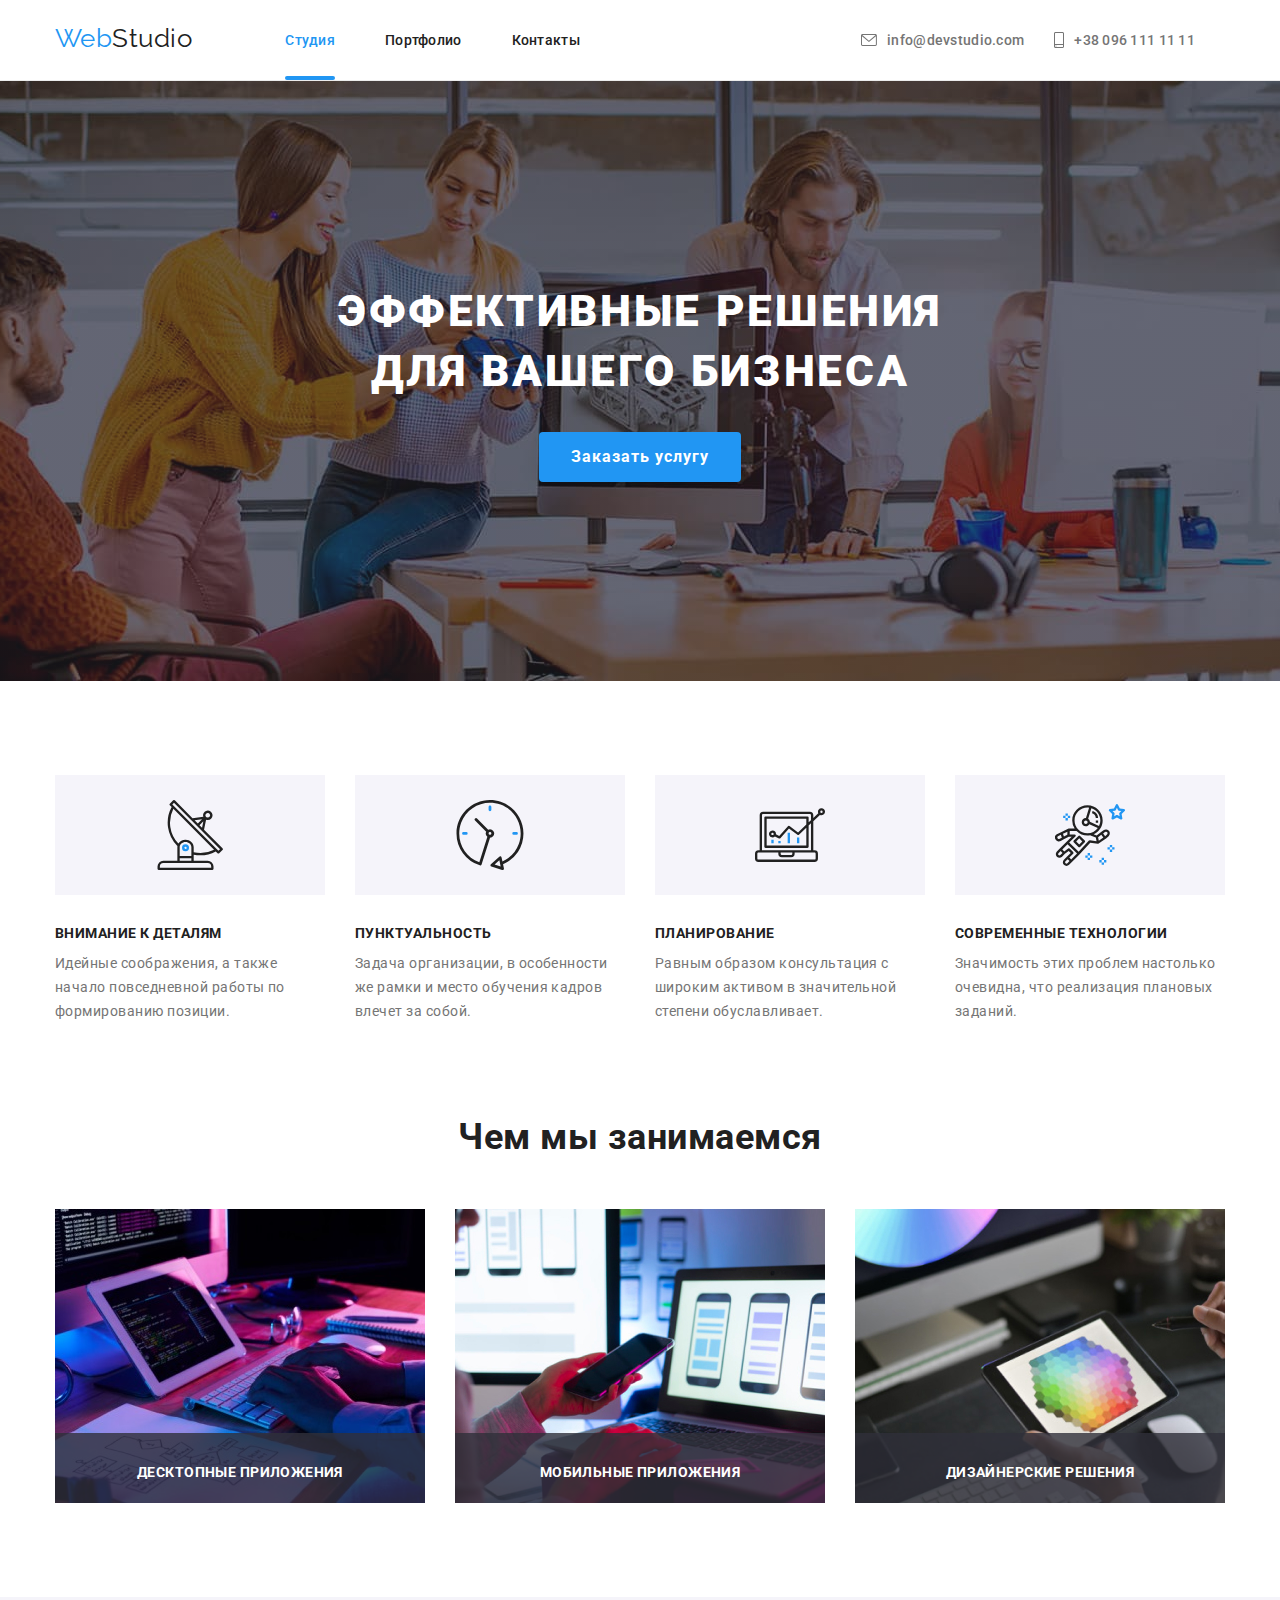
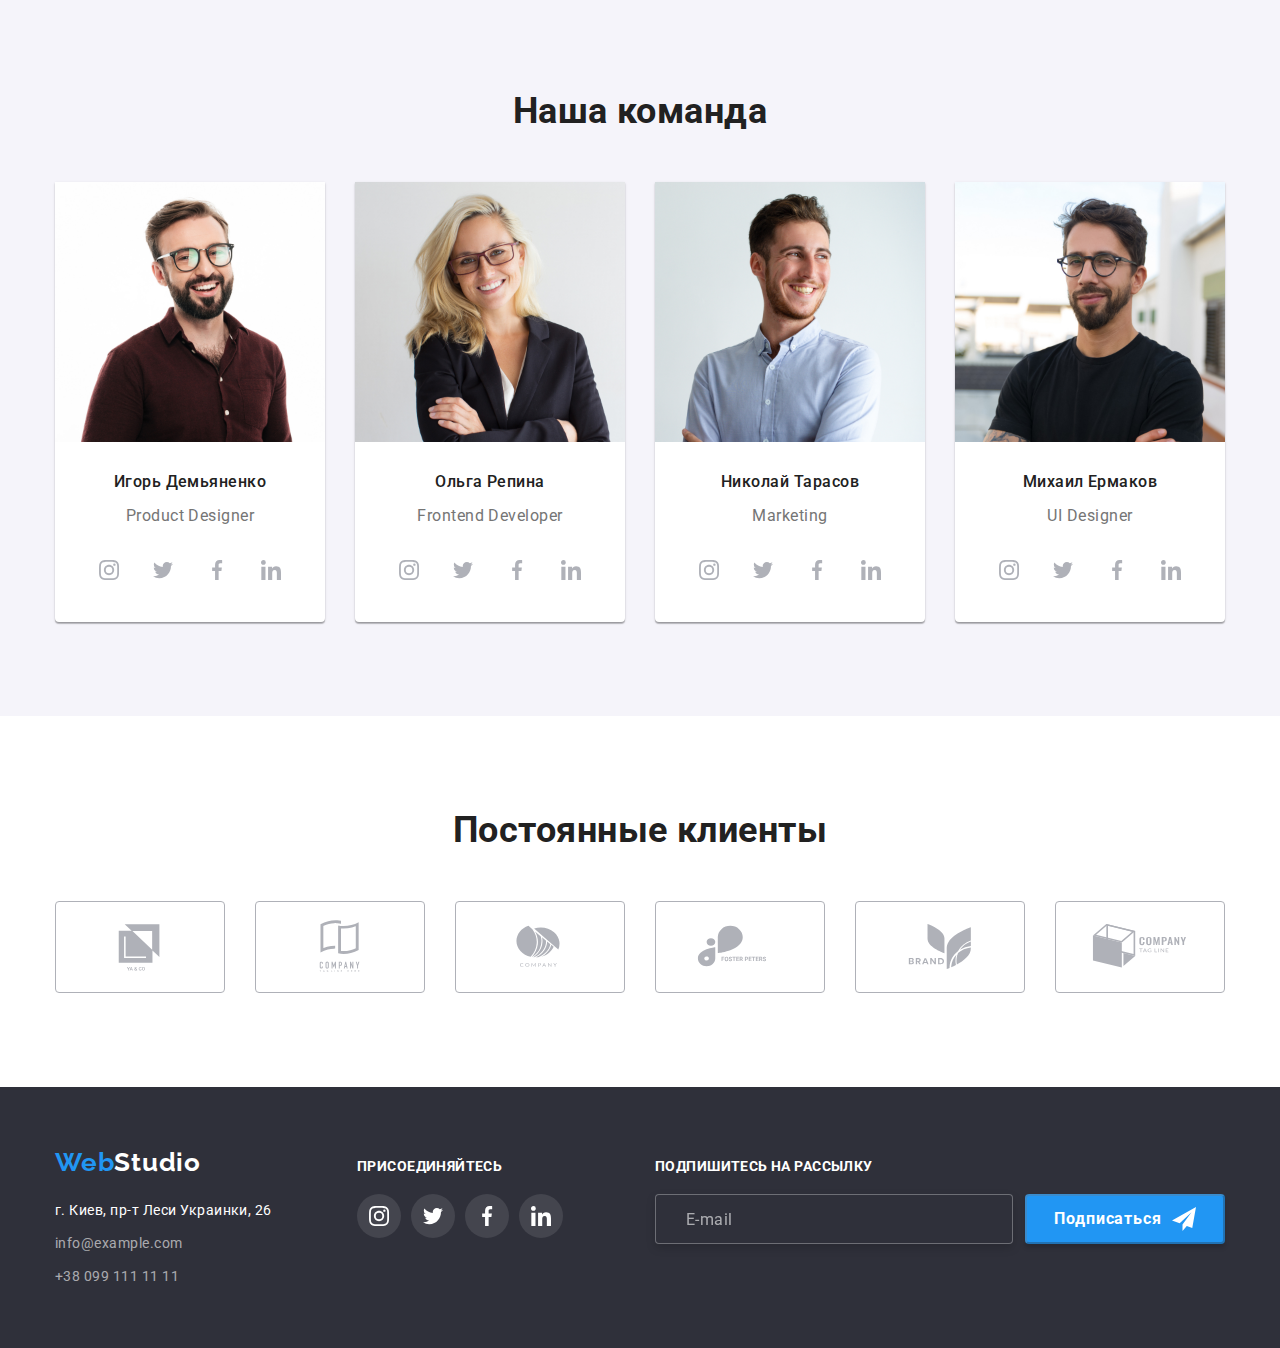
==== index.html @ 8327cb88 "hw7begin" ====
<!DOCTYPE html>
<html lang="ru">
	<head>
		<meta charset="UTF-8" />
		<meta http-equiv="X-UA-Compatible" content="IE=edge" />
		<meta name="viewport" content="width=device-width, initial-scale=1.0" />
		<title>WebStudio</title>
		<link
			href="https://fonts.googleapis.com/css2?family=Raleway:wght@700&family=Roboto:wght@400;500;700;900&display=swap"
			rel="stylesheet"
		/>
		<link
			rel="stylesheet"
			href="https://cdnjs.cloudflare.com/ajax/libs/modern-normalize/1.1.0/modern-normalize.min.css"
		/>
		<link rel="stylesheet" href="./css/styles.css" />
	</head>

	<body>
		<!--Шапка сайта-->

		<header class="page-header">
			<div class="container main-nav">
				<nav class="header-nav">
					<a href="./index.html" class="logo">Web<span class="second">Studio</span>
					</a>
					<ul class="site-nav list">
						<li class="item"><a href="./index.html" class="link current">Студия</a></li>
						<li class="item"><a href="./portfolio.html" class="link">Портфолио</a></li>
						<li class="item"><a href="" class="link">Контакты</a></li>
					</ul>
				</nav>

				<ul class="auht-nav list">
					<li class="item">
						<a class="auht-nav-link link" href="mailto:info@devstudio.com">
							<svg class="auth-nav-icon" width="16" height="12">
								<use href="./imges/symbol-defs5.svg#envelope"></use>
							</svg>
							info@devstudio.com
						</a>
					</li>

					<li class="item">
						<a class="auht-nav-link link" href="tel:+380961111111">
							<svg class="auth-nav-icon" width="10" height="16">
								<use href="./imges/symbol-defs5.svg#smartphone"></use>
							</svg>

							+38 096 111 11 11
						</a>
					</li>
				</ul>
			</div>
		</header>

		
		<main>
			<!--Герой-->

			<div class="hero overlay">
				<section>
					<div class="conteiner">
						<h1 class="title">
							Эффективные решения
							<br />
							для вашего бизнеса
						</h1>
						<button data-modal-open type="button" class="button primary">Заказать услугу</button>
					</div>
				</section>
			</div>

			<!--Преимущества-->
			<section class="section no-padding">
				<div class="container">
					<h2 class="visually-hidden">Преимущества</h2>
					<ul class="feature-list list">
						<li class="item">
							<div class="feature-list-icon">
								<svg class="feature-icon" width="70" height="70">
									<use href="./imges/symbol-defs5.svg#antenna1"></use>
								</svg>
							</div>
							<h3 class="title">Внимание к деталям</h3>
							<p class="text">Идейные соображения, а также начало повседневной работы по формированию позиции.</p>
						</li>
						<li class="item">
							<div class="feature-list-icon">
								<svg class="feature-icon" width="70" height="70">
									<use href="./imges/symbol-defs5.svg#clock2"></use>
								</svg>
							</div>
							<h3 class="title">Пунктуальность</h3>
							<p class="text">Задача организации, в особенности же рамки и место обучения кадров влечет за собой.</p>
						</li>
						<li class="item">
							<div class="feature-list-icon">
								<svg class="feature-icon" width="70" height="70">
									<use href="./imges/symbol-defs5.svg#diagram3"></use>
								</svg>
							</div>
							<h3 class="title">Планирование</h3>
							<p class="text">Равным образом консультация с широким активом в значительной степени обуславливает.</p>
						</li>
						<li class="item">
							<div class="feature-list-icon">
								<svg class="feature-icon" width="70" height="70">
									<use href="./imges/symbol-defs5.svg#astronaut4"></use>
								</svg>
							</div>
							<h3 class="title">Современные технологии</h3>
							<p class="text">Значимость этих проблем настолько очевидна, что реализация плановых заданий.</p>
						</li>
					</ul>
				</div>
			</section>

			<!--Занятие-->

			<section class="section no-padding work">
				<div class="container">
					<h2 class="caption">Чем мы занимаемся</h2>
					<ul class="caption-list list">
						<li class="caption-img">
							<img src="./imges/box1.jpg" alt="HTML" width="370" height="294" />
							<h3 class="work-name">Десктопные приложения</h3>
						</li>
						<li class="caption-img">
							<img src="./imges/box2.jpg" alt="CSS" width="370" height="294" />
							<h3 class="work-name">Мобильные приложения</h3>
						</li>
						<li class="caption-img">
							<img src="./imges/box3.jpg" alt="JS" width="370" height="294" />
							<h3 class="work-name">Дизайнерские решения</h3>
						</li>
					</ul>
				</div>
			</section>

			<!--Команда-->

			<section class="section team no-padding">
				<div class="container">
					<h2 class="caption">Наша команда</h2>
					<ul class="team list">
						<li class="team-worker">
							<img class="team-img" src="./imges/igor.jpg" alt="Игорь Демьяненко" width="270" height="260" />
							<div class="team-container">
								<h3 class="title">Игорь Демьяненко</h3>
								<p lang="en" class="text">Product Designer</p>

								<ul class="social-icon list">
									<li class="list-social-icon">
										<a
											class="social-media-link link"
											href=""
											target="_blank"
											rel="noopener noreferrer"
											aria-label="instagram"
										>
											<svg class="team-social-icon" width="20" height="20">
												<use class="letter" href="./imges/symbol-defs5.svg#instagram"></use>
											</svg>
										</a>
									</li>
									<li class="list-social-icon">
										<a
											class="social-media-link link"
											href=""
											target="_blank"
											rel="noopener noreferrer"
											aria-label="twitter"
										>
											<svg class="team-social-icon" width="20" height="20">
												<use href="./imges/symbol-defs5.svg#twitter"></use>
											</svg>
										</a>
									</li>
									<li class="list-social-icon">
										<a
											class="social-media-link link"
											href=""
											target="_blank"
											rel="noopener noreferrer"
											aria-label="facebook"
										>
											<svg class="team-social-icon" width="20" height="20">
												<use href="./imges/symbol-defs5.svg#facebook"></use>
											</svg>
										</a>
									</li>
									<li class="list-social-icon">
										<a
											class="social-media-link link"
											href=""
											target="_blank"
											rel="noopener noreferrer"
											aria-label="linkedin"
										>
											<svg class="team-social-icon" width="20" height="20">
												<use href="./imges/symbol-defs5.svg#linkedin"></use>
											</svg>
										</a>
									</li>
								</ul>
							</div>
						</li>
						<li class="team-worker">
							<img class="team-img" src="./imges/olga.jpg" alt="Ольга Репина" width="270" height="260" />
							<div class="team-container">
								<h3 class="title">Ольга Репина</h3>
								<p lang="en" class="text">Frontend Developer</p>

								<ul class="social-icon list">
									<li class="list-social-icon">
										<a
											class="social-media-link link"
											href=""
											target="_blank"
											rel="noopener noreferrer"
											aria-label="instagram"
										>
											<svg class="team-social-icon" width="20" height="20">
												<use href="./imges/symbol-defs5.svg#instagram"></use>
											</svg>
										</a>
									</li>
									<li class="list-social-icon">
										<a
											class="social-media-link link"
											href=""
											target="_blank"
											rel="noopener noreferrer"
											aria-label="twitter"
										>
											<svg class="team-social-icon" width="20" height="20">
												<use href="./imges/symbol-defs5.svg#twitter"></use>
											</svg>
										</a>
									</li>
									<li class="list-social-icon">
										<a
											class="social-media-link link"
											href=""
											target="_blank"
											rel="noopener noreferrer"
											aria-label="facebook"
										>
											<svg class="team-social-icon" width="20" height="20">
												<use href="./imges/symbol-defs5.svg#facebook"></use>
											</svg>
										</a>
									</li>
									<li class="list-social-icon">
										<a
											class="social-media-link link"
											href=""
											target="_blank"
											rel="noopener noreferrer"
											aria-label="linkedin"
										>
											<svg class="team-social-icon" width="20" height="20">
												<use href="./imges/symbol-defs5.svg#linkedin"></use>
											</svg>
										</a>
									</li>
								</ul>
							</div>
						</li>
						<li class="team-worker">
							<img class="team-img" src="./imges/nik.jpg" alt="Николай Тарасов" width="270" height="260" />
							<div class="team-container">
								<h3 class="title">Николай Тарасов</h3>
								<p lang="en" class="text">Marketing</p>

								<ul class="social-icon list">
									<li class="list-social-icon">
										<a
											class="social-media-link link"
											href=""
											target="_blank"
											rel="noopener noreferrer"
											aria-label="instagram"
										>
											<svg class="team-social-icon" width="20" height="20">
												<use href="./imges/symbol-defs5.svg#instagram"></use>
											</svg>
										</a>
									</li>
									<li class="list-social-icon">
										<a
											class="social-media-link link"
											href=""
											target="_blank"
											rel="noopener noreferrer"
											aria-label="twitter"
										>
											<svg class="team-social-icon" width="20" height="20">
												<use href="./imges/symbol-defs5.svg#twitter"></use>
											</svg>
										</a>
									</li>
									<li class="list-social-icon">
										<a
											class="social-media-link link"
											href=""
											target="_blank"
											rel="noopener noreferrer"
											aria-label="facebook"
										>
											<svg class="team-social-icon" width="20" height="20">
												<use href="./imges/symbol-defs5.svg#facebook"></use>
											</svg>
										</a>
									</li>
									<li class="list-social-icon">
										<a
											class="social-media-link link"
											href=""
											target="_blank"
											rel="noopener noreferrer"
											aria-label="linkedin"
										>
											<svg class="team-social-icon" width="20" height="20">
												<use href="./imges/symbol-defs5.svg#linkedin"></use>
											</svg>
										</a>
									</li>
								</ul>
							</div>
						</li>
						<li class="team-worker">
							<img class="team-img" src="./imges/mih.jpg" alt="Михаил Ермаков" width="270" height="260" />
							<div class="team-container">
								<h3 class="title">Михаил Ермаков</h3>
								<p lang="en" class="text">UI Designer</p>

								<ul class="social-icon list">
									<li class="list-social-icon">
										<a
											class="social-media-link link"
											href=""
											target="_blank"
											rel="noopener noreferrer"
											aria-label="instagram"
										>
											<svg class="team-social-icon" width="20" height="20">
												<use href="./imges/symbol-defs5.svg#instagram"></use>
											</svg>
										</a>
									</li>
									<li class="list-social-icon">
										<a
											class="social-media-link link"
											href=""
											target="_blank"
											rel="noopener noreferrer"
											aria-label="twitter"
										>
											<svg class="team-social-icon" width="20" height="20">
												<use href="./imges/symbol-defs5.svg#twitter"></use>
											</svg>
										</a>
									</li>
									<li class="list-social-icon">
										<a
											class="social-media-link link"
											href=""
											target="_blank"
											rel="noopener noreferrer"
											aria-label="facebook"
										>
											<svg class="team-social-icon" width="20" height="20">
												<use href="./imges/symbol-defs5.svg#facebook"></use>
											</svg>
										</a>
									</li>
									<li class="list-social-icon">
										<a
											class="social-media-link link"
											href=""
											target="_blank"
											rel="noopener noreferrer"
											aria-label="linkedin"
										>
											<svg class="team-social-icon" width="20" height="20">
												<use href="./imges/symbol-defs5.svg#linkedin"></use>
											</svg>
										</a>
									</li>
								</ul>
							</div>
						</li>
					</ul>
				</div>
			</section>

			<!-- Клиенты -->
			<section class="section no-padding">
				<div class="container">
					<h2 class="caption">Постоянные клиенты</h2>
					<ul class="partner-list list">
						<li class="item">
							<a class="partner-link" href="">
								<svg class="partner-icon" width="106" height="60">
									<use class="group-11" href="./imges/symbol-defs5.svg#icon-Logo"></use>
								</svg>
							</a>
						</li>
						<li class="item">
							<a class="partner-link" href="">
								<svg class="partner-icon" width="106" height="60">
									<use href="./imges/symbol-defs5.svg#icon-Logo-1"></use>
								</svg>
							</a>
						</li>
						<li class="item">
							<a class="partner-link" href="">
								<svg class="partner-icon" width="106" height="60">
									<use href="./imges/symbol-defs5.svg#icon-Logo-2"></use>
								</svg>
							</a>
						</li>
						<li class="item">
							<a class="partner-link" href="">
								<svg class="partner-icon" width="106" height="60">
									<use href="./imges/symbol-defs5.svg#icon-Logo-3"></use>
								</svg>
							</a>
						</li>
						<li class="item">
							<a class="partner-link" href="">
								<svg class="partner-icon" width="106" height="60">
									<use href="./imges/symbol-defs5.svg#icon-Logo-4"></use>
								</svg>
							</a>
						</li>
						<li class="item">
							<a class="partner-link" href="">
								<svg class="partner-icon" width="106" height="60">
									<use href="./imges/symbol-defs5.svg#icon-Logo-5"></use>
								</svg>
							</a>
						</li>
					</ul>
				</div>
			</section>
		</main>

		<!--Футер-->

		<footer class="footer">
			<div class="container">
				<div class="footer-adress">
					<a href="./index.html" class="logo">Web<span class="secondary">Studio</span>
					</a>
					<address class="address">
						<ul class="contact list">
							<li class="item item-map">
								<a
									href="https://goo.gl/maps/piqngm7oDQpEDh6u6"
									target="_blank"
									rel="noopener nofollow noreferrer"
									class="link"
								>
									г. Киев, пр-т Леси Украинки, 26
								</a>
							</li>
							<li class="item"><a href="mailto:info@example.com" class="info">info@example.com</a></li>
							<li class="item"><a href="tel:+380991111111" class="info">+38 099 111 11 11</a></li>
						</ul>
					</address>
				</div>

				<div class="footer-social">
					<p class="caption">присоединяйтесь</p>
					<ul class="social-icon">
						<li class="list-social-icon">
							<a class="link" href="" target="_blank" rel="noopener noreferrer" aria-label="instagram">
								<svg class="team-social-icon" width="20" height="20">
									<use href="./imges/symbol-defs5.svg#instagram"></use>
								</svg>
							</a>
						</li>
						<li class="list-social-icon">
							<a class="link" href="" target="_blank" rel="noopener noreferrer" aria-label="twitter">
								<svg class="team-social-icon" width="20" height="20">
									<use href="./imges/symbol-defs5.svg#twitter"></use>
								</svg>
							</a>
						</li>
						<li class="list-social-icon">
							<a class="link" href="" target="_blank" rel="noopener noreferrer" aria-label="facebook">
								<svg class="team-social-icon" width="20" height="20">
									<use href="./imges/symbol-defs5.svg#facebook"></use>
								</svg>
							</a>
						</li>
						<li class="list-social-icon">
							<a class="link" href="" target="_blank" rel="noopener noreferrer" aria-label="linkedin">
								<svg class="team-social-icon" width="20" height="20">
									<use href="./imges/symbol-defs5.svg#linkedin"></use>
								</svg>
							</a>
						</li>
					</ul>
				</div>
					<div class="footer-sign">
						<strong class="footer-sign-text">Подпишитесь на рассылку</strong>
						<form class="form-sign">
							<label for="mail"></label>
							<input type="email" name="mail" id="mail" placeholder="E-mail" />
							
							<button class="footer-button-sign" type="submit" disabled>Подписаться
							<svg class="footer-icon-send" width="24" height="24">
								<use href="./imges/symbol-defs5.svg#icon-send"></use>
							</svg>
							</button>
						</form>
					</div>
			</div>

		</footer>

		<!--Модальное окно-->

		<div class="backdrop is-hidden" data-modal>
			

			<div class="modal">
				<button data-modal-close class="button-close-modal">
					<svg class="button-close">
						<use href="./imges/symbol-defs5.svg#icon-Vector"></use>
					</svg>
				</button>

				<form class="form">
					<p class="form-text">Оставьте свои данные, мы вам перезвоним</p>

					<div class="form-field">
						<label for="name">Имя</label>
						<div class="form-input-icon">
						<input class="form-input" type="text" name="name" id="name" autofocus />
						<svg class="form-icon" width="18" height="18">
							<use href="./imges/symbol-defs5.svg#person-black"></use>
						</svg>
						</div>
					</div>

					<div class="form-field">
						<label for="tel">Телефон</label>
						<div class="form-input-icon">
						<input class="form-input" type="text" name="tel" id="tel" />
						<svg class="form-icon" width="18" height="18">
							<use href="./imges/symbol-defs5.svg#phone-black"></use>
						</svg>
						</div>
						
					</div>

					<div class="form-field">
						<label for="email">Почта</label>
						<div class="form-input-icon">
						<input class="form-input" type="email" name="email" id="email" />
						<svg class="form-icon" width="18" height="18">
							<use href="./imges/symbol-defs5.svg#email-black"></use>
						</svg>
						</div>
					</div>

					<div class="form-comment">
						<label for="comment">Комментарий</label>
						<textarea name="comment" id="comment" rows="10" placeholder="Введите текст" ></textarea>
					</div>

					<label class="chec-agry">
					<input type="checkbox" name="agry" class="checkbox" />
					<span class="chec-icon"></span>
					Соглашаюсь с рассылкой и принимаю<span class="chec-agry-link">Условия договора </span> 
					</label>
					
					<button class="button-agry" type="submit" disabled>Отправить</button>
				</form>
			</div>
		</div>

		<script src="./js/modal.js"></script>
	</body>
</html>
---- css/styles.css ----
/* цвет основного текста #212121 */
/* вторичный цвет текста #757575 */
/* цвет основного фона белый #FFFFFF */
/* акцент 2196F3 */
/* вторичный цвет фона 2F303A */

/* Переменные */
:root {
    --primary-text-color: #212121;
    --title-text-color: #757575;
    --accent-color: #2196F3;
    --primary-white-color: #FFFFFF;
    --secondary-bg-gray-color: #2F303A;
    --secondary-dg-but-color: #F5F4FA;
    --animation-transition: 250ms cubic-bezier(0.4, 0, 0.2, 1);
    --svg-icon-color-gray: #AFB1B8;
}

body {
    background-color: var(--primary-white-color);
    color: var(--primary-text-color);

    font-family: Roboto, sans-serif;
    letter-spacing: 0.03em
}

img {
    display: block;
    max-width: 100%;
    height: auto;
}

.visually-hidden {
    position: absolute;
    white-space: nowrap;
    width: 1px;
    height: 1px;
    overflow: hidden;
    border: 0;
    padding: 0;
    clip: rect(0 0 0 0);
    clip-path: inset(50%);
    margin: -1px;
}


/* Утилиты */

.container {
    margin-left: auto;
    margin-right: auto;
    width: 1200px;
    padding-left: 15px;
    padding-right: 15px;
    
    margin-top: 0 auto;
}
 
/* outline: 2px solid red; */

.list {
    list-style: none;
    margin: 0;
    padding: 0;
}



/* Стили для html */



/* Шапка сайта Site nav */



.logo {
    padding-top: 24px;
    padding-bottom: 25px;

    font-family: Raleway, sans-serif;
    font-size: 26px;
    line-height: 1.2x;
    text-decoration: none;

    color: var(--accent-color);
    
}

.logo .second {
    color: var(--primary-text-color);
}

.main-nav {
    display: flex;
    
}



.page-header {
    border-bottom: 1px solid #ECECEC;

}

.header-nav {
    display: flex;
    
}

.site-nav {
    display: flex;
    margin-left: 93px;
    
}

.site-nav .item {
    margin-right: 50px;

    
}

.site-nav .item:last-child {
    margin-right: 0;
}


.site-nav .link {
    display: block;
    padding-top: 32px;
    padding-bottom: 32px;

    font-weight: 500;
    font-size: 14px;
    line-height: 1.15;
    letter-spacing: 0.02em;
    text-decoration: none;
    
    color: var(--primary-text-color);

    transition: color var(--animation-transition);
}

.site-nav .link:hover,
.site-nav .link:focus {
    color: var(--accent-color);
}

.site-nav .link.current {
    color: var(--accent-color);
}


.item {
    position: relative;
}

.link.current::after {
    position: absolute;
    content: '';
    display: block;
    left: 0;
    bottom: 0;

    width: 100%;
    height: 4px;

    background-color: var(--accent-color);
    border-radius: 2px;

    
}










.auht-nav {
    display: flex;
    margin-left: auto;
    

}

/* Иконки навигации */


.auht-nav-link {
    display: flex;
    padding-top: 32px;
    padding-bottom: 32px;
    margin-right: 30px;
    
    text-align: center;
    justify-content: center;
    align-items: center;
    
    font-weight: 500;
    font-size: 14px;
    line-height: 1.15;
    letter-spacing: 0.02em;
    text-decoration: none;

    color: var(--title-text-color);

    transition: color var(--animation-transition);
    
}




.auth-nav-icon {
    margin-right: 10px;
    fill: currentColor;

}



.auht-nav-link:hover,
.auht-nav-link:focus {
    color: var(--accent-color);
}











/* Герой */




.hero {
   
    padding-top: 200px;
    padding-bottom: 200px;

    left: 0px;
    top: 80px;
    text-align: center;
    display: block;

    color: var(--primary-white-color);
    background-color: var(--secondary-bg-gray-color);


}

.overlay {
    max-width: 1600px;
    height: 600px;
    margin-left: auto;
    margin-right: auto;

    background-image: linear-gradient(to right, rgba(47, 48, 58, 0.4), rgba(47, 48, 58, 0.4)), url("../imges/bg.jpg");
    background-repeat: no-repeat;
    background-position: center;
    background-size: cover;

}




.hero .title {
    margin-bottom: 30px;
    margin-top: 0;

    text-transform: uppercase;
    font-weight: 900;
    font-size: 44px;
    line-height: 1.37;
    letter-spacing: 0.06em;
    text-align: center;

}

/* button */
.button {
    text-align: center;
    border-radius: 4px;
    display: inline-block;
    border: transparent;
    justify-content: center;

    cursor: pointer;
    border: none;   

    color: var(--primary-white-color);
    background-color: var(--accent-color);

    

    

    
}

.button.primary {
    padding: 10px 32px;

    min-width: 200px;
    cursor: pointer;
    font-weight: 700;
    font-size: 16px;
    line-height: 1.88;
    letter-spacing: 0.06em;
    border: none;
    box-shadow: 0px 4px 4px rgba(0, 0, 0, 0.15);

    transition: background-color var(--animation-transition);
}

.button.primary:hover,
.button.primary:focus {
    background-color: var(--accent-color);
}



/* Преимущества feature-list*/

.feature-list {
    display: flex;
    flex-wrap: wrap;
    padding-left: 0;
}

.feature-list-icon {
    display: flex;
    height: 120px;
    justify-content: center;
    
    text-align: center;
    align-items: center;
    
    background-color: #F5F4FA;
    
    margin-bottom: 30px;
}

.feature-list .item {
    width: 270px;
    
}

.feature-list .item:not(:last-child) {
    margin-right: 30px;

}

.feature-list .title {
    margin: 0;
    margin-bottom: 10px;
   
    color: var(--title-text---color);

    text-transform: uppercase;
    font-weight: 700;
    font-size: 14px;
    line-height: 1.15;
} 

.feature-list .text {
    margin: 0;
    
    color: #757575;

    font-weight: 400;
    font-size: 14px;
    line-height: 1.72;
    
}




/* Занятия */

.section {
   
   padding-top: 94px;
   padding-bottom: 94px;
    
}

.section .no-padding {
    padding-top: 0;
    padding-bottom: 0;
}

.section.no-padding.work {
    padding-top: 0;
}

.section .caption {
    margin-top: 0;
    margin-bottom: 50px;
    
    color: var(--primary-text-color);

    font-weight: 700;
    font-size: 36px;
    line-height: 1,17;
    text-align: center;
   

}


.caption-list {
    display: flex;
 }


.caption-img:nth-child(2) {
    margin-right: 30px;
    margin-left: 30px;
}

/* Позиционирование -Занятие- */

.caption-img {
    position: relative;

}

.work-name {
    position: absolute;
    
    bottom: 0;
    width: 100%;
    right: 50%;
    left: 50%;

    font-weight: 700;
    font-size: 14px;
    line-height: 1.14;
    text-align: center;
    letter-spacing: 0.03em;
    text-transform: uppercase;

    color: var(--primary-white-color);

    transform: translate(-50%, -50%);
   
}
.caption-img::before {
    display: flex;
    position: absolute;
    bottom: 0;
    content: "";
    width: 370px;
    height: 70px;

    background: rgba(47, 48, 58, 0.8);
}


/* Команда */

.section.team  {
    background-color: var(--secondary-dg-but-color);
}

.team-container {
    padding-top: 30px;
    padding-bottom: 30px;
}

.section .team  {
    display: flex;
}
.team .title {
    margin-bottom: 10px;
    margin-top: 0;

    color: var(--primary-text-color);

    font-weight: 500;
    font-size: 16px;
    line-height: 1.19;
    text-align: center;
    
}

.team .text {
    margin-top: 0;
    margin-bottom: 16px;

    color: var(--title-text-color);

    font-weight: 400;
    font-size: 16px;
    line-height: 1.9;
    text-align: center;
    
}


.team-worker:nth-child(-n+3) {
    margin-right: 30px;
}

.team-worker {
    background: var(--primary-white-color);
    box-shadow: 0px 1px 3px rgba(0, 0, 0, 0.12), 0px 1px 1px rgba(0, 0, 0, 0.14), 0px 2px 1px rgba(0, 0, 0, 0.2);
    border-radius: 0px 0px 4px 4px;
}





/* Соцсети иконки общие для команды и футера */


.social-icon{
    display: flex;
    justify-content: center;
    
}

.list-social-icon:not(:last-child) {
    margin-right: 10px;
}

.team-social-icon {
    fill: currentColor;
}


/* Соцсети Команды*/

.social-media-link {
    display: flex;
    align-items: center;
    justify-content: center;
    width: 44px;
    height: 44px;
    color: var(--svg-icon-color-gray);
    border-radius: 50%;

    transition: color var(--animation-transition), background-color var(--animation-transition);
}


.social-media-link:hover,
.social-media-link:focus {
    color: var(--primary-white-color);
    background-color: var(--accent-color);

}






/*  Клиенты  */


.partner-list {
    display: flex;
    flex-wrap: wrap;
    padding-left: 0;

}

.partner-link {
    display: flex;
    text-align: center;
    justify-content: center;
    align-items: center;

    color: var(--svg-icon-color-gray); 

    width: 170px;
    height: 92px;
    
    border: 1px solid #AFB1B8;
    border-radius: 4px;

    transition: color var(--animation-transition), border var(--animation-transition);

    
}

.partner-list .item:not(:last-child) {
    margin-right: 30px;

}

.partner-icon {
    fill: currentColor;
}

.partner-link:hover,
.partner-link:focus {
    color: var(--accent-color);
    border: 1px solid var(--accent-color);
}




/* footer */

.logo .secondary {
    
    margin-top: 60px;
    margin-bottom: 20px;

    color: var(--primary-white-color);   

}

.footer {
    
    padding-top: 60px;
    padding-bottom: 60px;
    background-color: var(--secondary-bg-gray-color);

    display: flex;
}


.footer .logo {
    margin-top: 60px;
    margin-bottom: 20px;
    margin-right: 156px;
    font-weight: 700;
    font-size: 26px;
    line-height: 1.2;
    letter-spacing: 0.03em;
}

.address {
    margin-top: 20px;
}

.contact.list > .item:nth-child(n+2) {
    margin-top: 9px;

}
.address.item-map {
    color: var(--primary-white-color);
   
    font-weight: 400;
    font-size: 14px;
    line-height: 1.72;
    letter-spacing: 0.03em;
    
}

.contact .link {
    margin-bottom: 9px;

    color: var(--primary-white-color);

    text-decoration: none;
    font-weight: 400;
    font-size: 14px;
    line-height: 1.72;
    font-style: normal;

    transition: color 250ms cubic-bezier(0.4, 0, 0.2, 1);
}


.contact .link:hover,
.contact .link:focus {
    color: var(--accent-color);
}

.contact .info {
    margin-bottom: 9px;

    color: rgba(255, 255, 255, 0.6);

    text-decoration: none;
    font-weight: 400;
    font-size: 14px;
    line-height: 1.72;
    font-style: normal;

    transition: color var(--animation-transition);

}

.contact .info:hover,
.contact .info:focus {
    color: var(--accent-color);
}


.footer .container {
    display: flex;
    align-items: baseline;
}

.footer-social .caption {
    display: flex;
    margin: 0;
    
    font-weight: 700;
    font-size: 14px;
    line-height: 1.15;
    letter-spacing: 0.03em;
    text-transform: uppercase;

   

    color: var(--primary-white-color);

}



/* Соцсети футера */



.footer .social-icon {
    display: flex;
    margin: 0;
    padding-left: 0;
  
}


.footer-social .list-social-icon {
    display: flex;
    text-align: center;
    justify-content: center;
    align-items: center;
    margin-top: 20px;
}

.footer-social .link {
    display: flex;
    text-align: center;
    justify-content: center;
    align-items: center;
        
    
    width: 44px;
    height: 44px;
    
    border-radius: 50%;
    background-color: rgba(255, 255, 255, 0.1);
    color: var(--primary-white-color);
    
    transition: background-color var(--animation-transition);

}

.footer-social .link:hover,
.footer-social .link:focus {
    background-color: var(--accent-color);
}


/*Футер Форма Подписаться на рассылку */


.footer-sign {
    margin-left: auto;

}

.form-sign {
    display: flex;
   
    width: 570px;
    height: 86px;
}

.footer-sign-text {
    display: flex;
    margin: 0;
    margin-bottom: 20px;
    padding: 0;
    font-weight: 700;
    font-size: 14px;
    line-height: 1.15;
    letter-spacing: 0.03em;
    text-transform: uppercase;
   
    color: #FFFFFF;
}

.form-sign input {
   
    
    margin-right: 12px;
   
    padding-left: 30px;    
    width: 358px;
    height: 50px;

    color: rgba(255, 255, 255, 0.3);
   
    border: 1px solid rgba(255, 255, 255, 0.3);
    filter: drop-shadow(0px 4px 4px rgba(0, 0, 0, 0.15));
    border-radius: 4px;
    background: #2F303A;
    outline: transparent;
   
}



.footer-sign input::placeholder {
    padding-top: 15px;
    padding-bottom: 15px;
    

    font-weight: 400;
    font-size: 16px;
    line-height: 1.25;
    letter-spacing: 0.03em;
    
    color: rgba(255, 255, 255, 0.6);
}


.footer-button-sign {
    display: flex;
    
    justify-content: center;
    align-items: center;
    
    margin: 0;
    padding: 0;
    width: 200px;
    height: 50px;
    font-weight: 700;
    font-size: 16px;
    line-height: 1.88;
    letter-spacing: 0.06em;
    color: #FFFFFF;
    background: #2196F3;
    box-shadow: 0px 4px 4px rgba(0, 0, 0, 0.15);
    border-radius: 4px;
    outline: transparent;
   
}

.footer-icon-send {
    margin-left: 10px;
}





/* Фильтр меню */

.button.secondary {
    
    display: flex;
    
    padding: 6px, 22px;
    margin-right: 0;

    color: var(--primary-text-color);
    background-color: var(--secondary-dg-but-color);

    font-family: Roboto, sans-serif;
    cursor: pointer;
    font-weight: 500;
    font-size: 16px;
    line-height: 1.63;
    text-align: center;
    align-items: center;

    transition: color var(--animation-transition), background-color var(--animation-transition), box-shadow var(--animation-transition);
          
}


.button.secondary:hover,
.button.secondary:focus {
    color: var(--primary-white-color);
    background-color: var(--accent-color);
    box-shadow: 0px 3px 1px rgba(0, 0, 0, 0.1), 0px 1px 2px rgba(0, 0, 0, 0.08), 0px 2px 2px rgba(0, 0, 0, 0.12);
}

.button.secondary.all {
    width: 73px;
    height: 38px;
    left: 510px;
    top: 162px;
}

.button.secondary.veb {
    width: 128px;
    height: 38px;
    left: 591px;
    top: 162px;
}

.button.secondary.app {
    width: 145px;
    height: 38px;
    left: 727px;
    top: 162px;
}

.button.secondary.des {
    width: 103px;
    height: 38px;
    left: 880px;
    top: 162px;
}

.button.secondary.mark {
    width: 130px;
    height: 38px;
    left: 991px;
    top: 162px;
}

.list.filter {
    display: flex;
    justify-content: center;
    margin-bottom: 50px;
}

.list.filter > .item:nth-child(n+2){
    margin-left: 8px;
}






/* Элементы  */

.link-elements {
    display: block;
    text-decoration: none;
    
    transition: box-shadow var(--animation-transition);
}


.projects .title {
    margin-top: 0;
    margin-bottom: 4px;

    color: var(--primary-text-color);

    font-weight: 700;
    font-size: 18px;
    line-height: 2;
    letter-spacing: 0.06em;
    
}

.projects .text {
    margin-top: 0;
    margin-bottom: 0;

    color: var(--title-text-color);

    font-weight: 400;
    font-size: 16px;
    line-height: 1.88;
    
}

.link {
    text-decoration: none;
    display: flex;
}

.projects.link.list {
    display: flex;
    flex-wrap: wrap;
    padding-left: 0; 
}


.projects-element {
    width: calc((100% - 60px) / 3);
    display: block;

    transition: box-shadow var(--animation-transition);
    
}

.projects-element:hover,
.projects-element:focus {
    box-shadow: 0px 1px 1px rgba(0, 0, 0, 0.12), 0px 4px 4px rgba(0, 0, 0, 0.06), 1px 4px 6px rgba(0, 0, 0, 0.16);
    
}
.projects-element:nth-child(-n + 6) {
    margin-bottom: 30px;

}
  
.projects-element:nth-child(3n+2) {
    margin-left: 30px;
    margin-right: 30px;
}



.projects-box {
    border: 1px solid #EEEEEE;
    padding: 20px 24px;
    border-top: none;
    
}








/* Позиционирование элементов портфолио */

.projects-img {
    position: relative;
    overflow: hidden;

}

  
.projects-text {
    position: absolute;
   
    display: block;
    top: 0;
    left: 0;
    width: 100%;
    height: 100%;
    margin: 0;

    padding: 63px 24px;

    font-weight: 400;
    font-size: 18px;
    line-height: 1.55;
    letter-spacing: 0.03em;
    
    color: var(--primary-white-color);
    background-color: rgba(33, 150, 243, 0.9);
    
    transform: translateY(100%);
    transition: transform var(--animation-transition), opacity var(--animation-transition);
    
    opacity: 0;

}
 

.projects-element:hover .projects-text {
    opacity: 1;
    transform: translateY(0);
    
}






/* Модальное окно */

.backdrop {
    position: fixed;
    top: 0;
    left: 0;
    width: 100%;
    height: 100%;
    background: rgba(0, 0, 0, 0.2);
    
    opacity: 1;
    visibility: visible;
    pointer-events: initial;

    transition: opacity var(--animation-transition), visibility var(--animation-transition);
}

.backdrop.is-hidden {
    opacity: 0;
    pointer-events: none;
    visibility: hidden;
}

.backdrop.is-hidden .modal {
    transform: translate(-50%, -50%) scale(0.9);

}
.modal {
    
    position: absolute;
    margin: 0;
    padding: 0;
    top: 50%;
    left: 50%;
    transform: translate(-50%, -50%) scale(1);
    width: 528px;
    height: 581px;
       
    border-radius: 4px; 

    background-color: var(--primary-white-color);
    box-shadow: 0px 1px 3px rgba(0, 0, 0, 0.12), 0px 1px 1px rgba(0, 0, 0, 0.14), 0px 2px 1px rgba(0, 0, 0, 0.2);

    transition: transform 250ms cubic-bezier(0.4, 0, 0.2, 1);
}

.button-close {
    fill: currentColor;
    width: 11px;
    height: 11px;
}

.button-close-modal {
    position: absolute;
    top: 8px;
    right: 8px;
    display: flex;
    align-items: center;
    justify-content: center;
    width: 30px;
    height: 30px;
    color: #000000;
    border: 1px solid rgba(0, 0, 0, 0.1);
    border-radius: 50%;
    background: transparent;
    cursor: pointer;

    transition: color var(--animation-transition);

}

.button-close-modal:hover,
.button-close-modal:focus {
    color: var(--accent-color);
}



/* Форма модального окна*/

.form {
    width: 528px;
    height: 581px;
    padding: 40px;
    display: flex;
    flex-direction: column;
    justify-content: center;
}

.form-text {
    margin: 0;
    margin-bottom: 12px;
    font-weight: 700;
    font-size: 20px;
    line-height: 1.15;
    text-align: center;
    letter-spacing: 0.03em;
    
    color: var(--primary-text-color);
}

.form-field {
    display: flex;
    flex-direction: column;
    padding: 0;
    margin-bottom: 10px;
}
.form-field label {
   margin-bottom: 4px;
   
    font-weight: 400;
    font-size: 12px;
    line-height: 1.17;
    letter-spacing: 0.01em;
    color: var(--title-text-color);
}

.form-field input {
    padding-left: 42px;
    width: 100%;
    height: 40px;
    border: 1px solid rgba(33, 33, 33, 0.2);
    border-radius: 4px;
    outline: transparent;
    cursor: pointer;
    transition: var(--animation-transition);
   
   
}

.form-field input:focus {
    border: 1px solid var(--accent-color);
    
}

.form-field input:focus + .form-icon {
   
    fill: var(--accent-color);
    
  
}


.form-input-icon {
    display: flex;
    position: relative;
    
}

.form-icon {
    position: absolute;
    
    left: 12px;
    bottom: 10px;
    fill: currentColor;
}




.form-comment {
    display: flex;
    flex-direction: column;
    margin-bottom: 20px;
   
    width: 448px;
    height: 138px;
}

.form-comment label {
    font-weight: 400;
    font-size: 12px;
    margin-bottom: 4px;
    line-height: 1.17;
    letter-spacing: 0.01em;
    color: var(--title-text-color);
}

textarea {
    resize: none;
}

.form-comment textarea {
    padding: 12px 16px;
    margin: 0;
    border: 1px solid rgba(33, 33, 33, 0.2);
    border-radius: 4px;
    outline: transparent;
    transition: var(--animation-transition);

}

.form-comment textarea:focus {
  
    border: 1px solid var(--accent-color);
    
}


.form-comment textarea::placeholder {
    
    font-weight: 400;
    font-size: 12px;
    line-height: 1.17;
    letter-spacing: 0.01em;
    color: rgba(117, 117, 117, 0.5);
}


.checkbox {
    position: absolute;
    white-space: nowrap;
    width: 1px;
    height: 1px;
    overflow: hidden;
    border: 0;
    padding: 0;
    clip: rect(0 0 0 0);
    clip-path: inset(50%);
    margin: -1px;
}


.chec-agry {
    display: flex;
    align-items: center;
    justify-content: center;
    font-weight: 400;
    font-size: 14px;
    line-height: 1.72;
    letter-spacing: 0.03em;
    color: var(--title-text-color);
    
    height: 24px;
    margin-bottom: 30px;
}

.chec-agry-link {
    color: var(--accent-color);
    padding-left: 2px;
    text-decoration: underline;
}



.chec-icon {
    display: inline-block;
   
    width: 16px;
    height: 15px;
    margin-right: 7px;
    
    border: 2px solid var(--primary-text-color);
    border-radius: 2px;
    
   
}

.checkbox:checked + .chec-icon {
    background-color: var(--accent-color);
    border-color: var(--accent-color);
    background-image: url(../imges/vector.svg);
    background-repeat: no-repeat;
}





.button-agry {
    margin-left: 124px;
  
    width: 200px;
    height: 50px;

    font-weight: 700;
    font-size: 16px;
    line-height: 30px;
    letter-spacing: 0.06em;

    background-color: var(--accent-color);
    color: var(--primary-white-color);
    box-shadow: 0px 4px 4px rgba(0, 0, 0, 0.15);
    border-radius: 4px;
    cursor: pointer;
    border: transparent;

    transition: background-color var(--animation-transition);

}

.button-agry:hover,
.button-agry:focus {
    background-color: #188CE8;
}
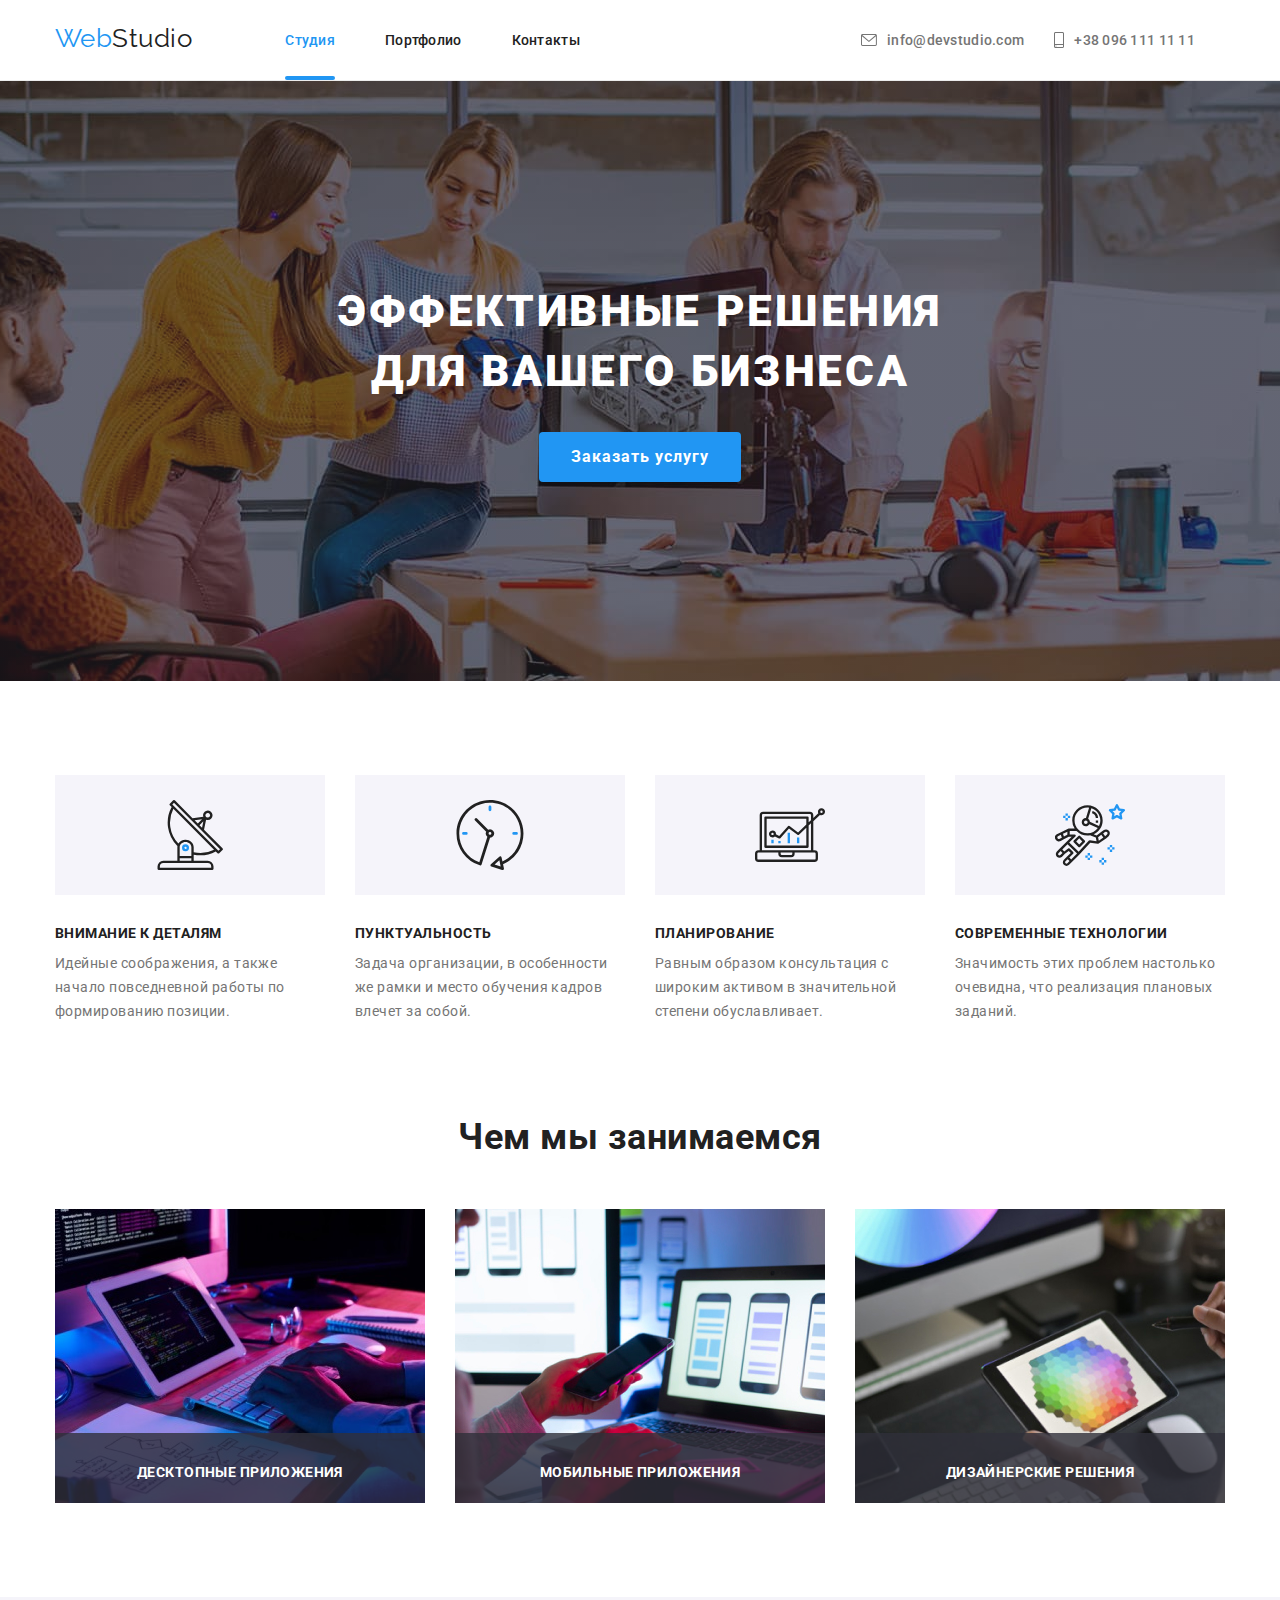
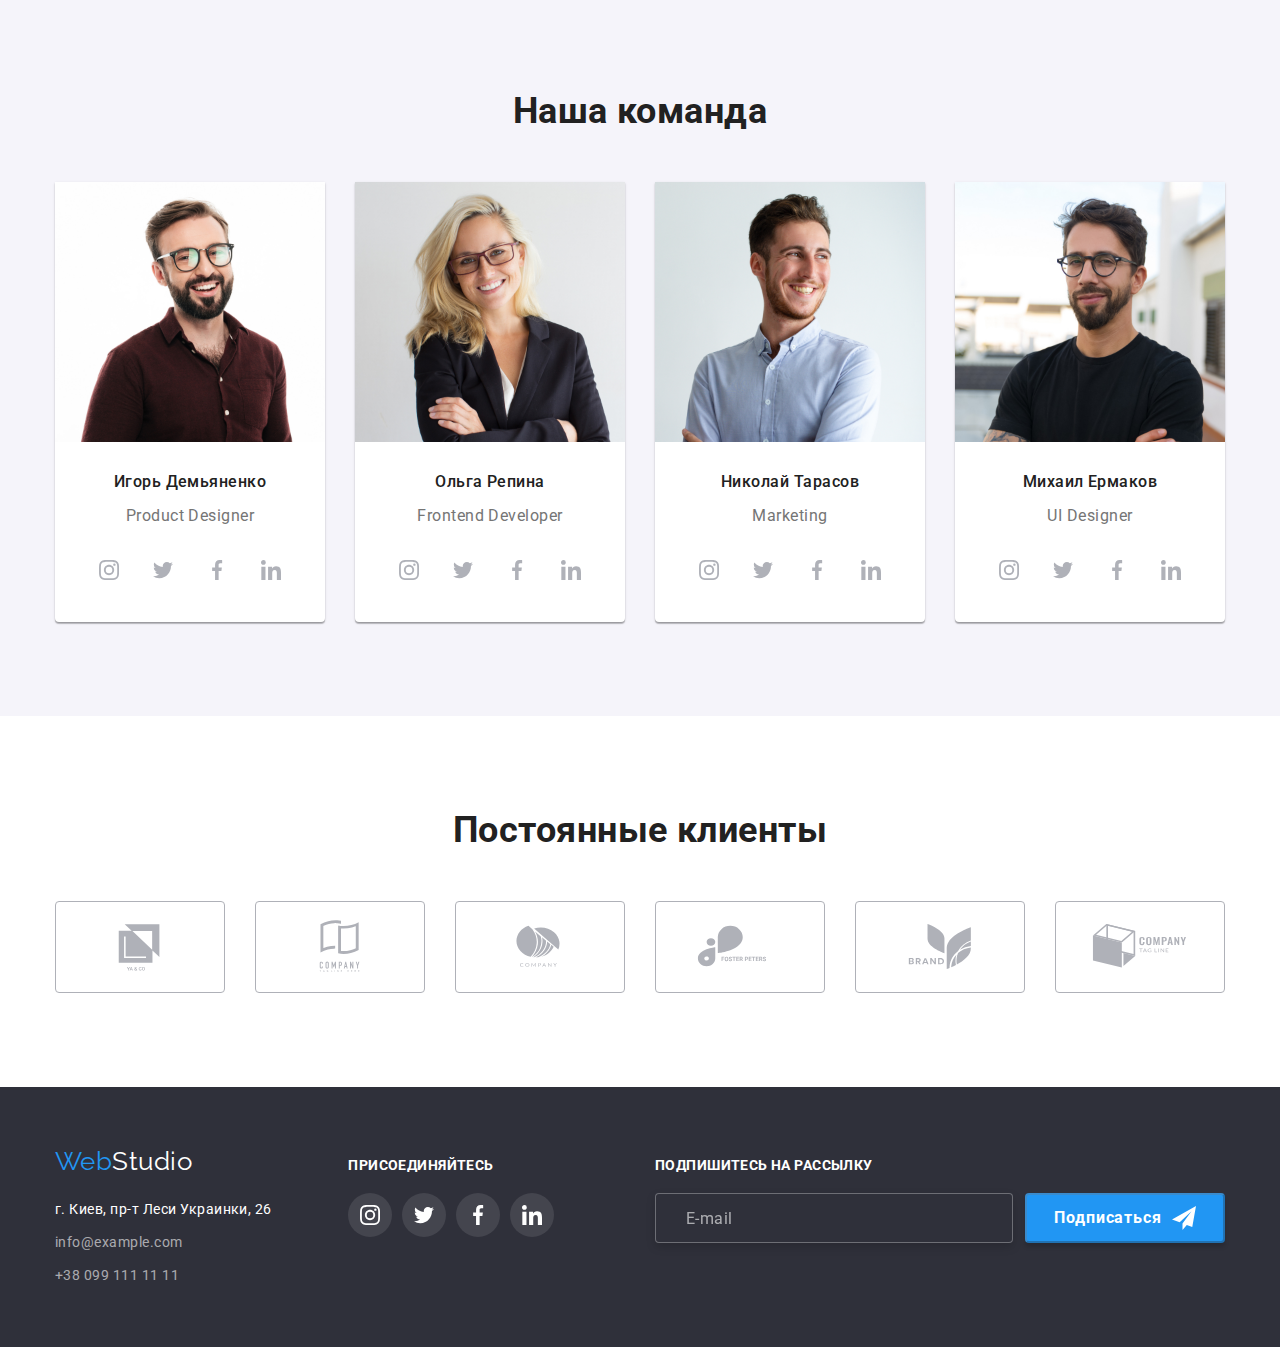
==== commit 4e67b1c0: "hw7BEM" ====
--- a/index.html
+++ b/index.html
@@ -22,19 +22,19 @@
 		<header class="page-header">
 			<div class="container main-nav">
 				<nav class="header-nav">
-					<a href="./index.html" class="logo">Web<span class="second">Studio</span>
+					<a href="./index.html" class="logo">Web<span class="logo__second">Studio</span>
 					</a>
 					<ul class="site-nav list">
-						<li class="item"><a href="./index.html" class="link current">Студия</a></li>
-						<li class="item"><a href="./portfolio.html" class="link">Портфолио</a></li>
-						<li class="item"><a href="" class="link">Контакты</a></li>
+						<li class="site-nav__item item"><a href="./index.html" class="site-nav__link  site-nav__link--current link">Студия</a></li>
+						<li class="site-nav__item item"><a href="./portfolio.html" class="site-nav__link  link">Портфолио</a></li>
+						<li class="site-nav__item  item"><a href="" class="site-nav__link link">Контакты</a></li>
 					</ul>
 				</nav>
 
 				<ul class="auht-nav list">
 					<li class="item">
-						<a class="auht-nav-link link" href="mailto:info@devstudio.com">
-							<svg class="auth-nav-icon" width="16" height="12">
+						<a class="auht-nav__link link" href="mailto:info@devstudio.com">
+							<svg class="auth-nav__icon" width="16" height="12">
 								<use href="./imges/symbol-defs5.svg#envelope"></use>
 							</svg>
 							info@devstudio.com
@@ -42,8 +42,8 @@
 					</li>
 
 					<li class="item">
-						<a class="auht-nav-link link" href="tel:+380961111111">
-							<svg class="auth-nav-icon" width="10" height="16">
+						<a class="auht-nav__link link" href="tel:+380961111111">
+							<svg class="auth-nav__icon" width="10" height="16">
 								<use href="./imges/symbol-defs5.svg#smartphone"></use>
 							</svg>
 
@@ -61,12 +61,12 @@
 			<div class="hero overlay">
 				<section>
 					<div class="conteiner">
-						<h1 class="title">
+						<h1 class="hero-title">
 							Эффективные решения
 							<br />
 							для вашего бизнеса
 						</h1>
-						<button data-modal-open type="button" class="button primary">Заказать услугу</button>
+						<button data-modal-open type="button" class="button hero-button">Заказать услугу</button>
 					</div>
 				</section>
 			</div>
@@ -76,41 +76,41 @@
 				<div class="container">
 					<h2 class="visually-hidden">Преимущества</h2>
 					<ul class="feature-list list">
-						<li class="item">
-							<div class="feature-list-icon">
-								<svg class="feature-icon" width="70" height="70">
+						<li class="feature-item">
+							<div class="feature-item__icon">
+								<svg width="70" height="70">
 									<use href="./imges/symbol-defs5.svg#antenna1"></use>
 								</svg>
 							</div>
-							<h3 class="title">Внимание к деталям</h3>
-							<p class="text">Идейные соображения, а также начало повседневной работы по формированию позиции.</p>
-						</li>
-						<li class="item">
-							<div class="feature-list-icon">
-								<svg class="feature-icon" width="70" height="70">
+							<h3 class="feature-item__title">Внимание к деталям</h3>
+							<p class="feature-item__text">Идейные соображения, а также начало повседневной работы по формированию позиции.</p>
+						</li>
+						<li class="feature-item">
+							<div class="feature-item__icon">
+								<svg width="70" height="70">
 									<use href="./imges/symbol-defs5.svg#clock2"></use>
 								</svg>
 							</div>
-							<h3 class="title">Пунктуальность</h3>
-							<p class="text">Задача организации, в особенности же рамки и место обучения кадров влечет за собой.</p>
-						</li>
-						<li class="item">
-							<div class="feature-list-icon">
-								<svg class="feature-icon" width="70" height="70">
+							<h3 class="feature-item__title">Пунктуальность</h3>
+							<p class="feature-item__text">Задача организации, в особенности же рамки и место обучения кадров влечет за собой.</p>
+						</li>
+						<li class="feature-item">
+							<div class="feature-item__icon">
+								<svg width="70" height="70">
 									<use href="./imges/symbol-defs5.svg#diagram3"></use>
 								</svg>
 							</div>
-							<h3 class="title">Планирование</h3>
-							<p class="text">Равным образом консультация с широким активом в значительной степени обуславливает.</p>
-						</li>
-						<li class="item">
-							<div class="feature-list-icon">
-								<svg class="feature-icon" width="70" height="70">
+							<h3 class="feature-item__title">Планирование</h3>
+							<p class="feature-item__text">Равным образом консультация с широким активом в значительной степени обуславливает.</p>
+						</li>
+						<li class="feature-item">
+							<div class="feature-item__icon">
+								<svg width="70" height="70">
 									<use href="./imges/symbol-defs5.svg#astronaut4"></use>
 								</svg>
 							</div>
-							<h3 class="title">Современные технологии</h3>
-							<p class="text">Значимость этих проблем настолько очевидна, что реализация плановых заданий.</p>
+							<h3 class="feature-item__title">Современные технологии</h3>
+							<p class="feature-item__text">Значимость этих проблем настолько очевидна, что реализация плановых заданий.</p>
 						</li>
 					</ul>
 				</div>
@@ -118,21 +118,21 @@
 
 			<!--Занятие-->
 
-			<section class="section no-padding work">
+			<section class="work section no-padding ">
 				<div class="container">
-					<h2 class="caption">Чем мы занимаемся</h2>
-					<ul class="caption-list list">
-						<li class="caption-img">
+					<h2 class="title">Чем мы занимаемся</h2>
+					<ul class="work-list list">
+						<li class="work-list__pic">
 							<img src="./imges/box1.jpg" alt="HTML" width="370" height="294" />
-							<h3 class="work-name">Десктопные приложения</h3>
-						</li>
-						<li class="caption-img">
+							<h3 class="work-list__name">Десктопные приложения</h3>
+						</li>
+						<li class="work-list__pic">
 							<img src="./imges/box2.jpg" alt="CSS" width="370" height="294" />
-							<h3 class="work-name">Мобильные приложения</h3>
-						</li>
-						<li class="caption-img">
+							<h3 class="work-list__name">Мобильные приложения</h3>
+						</li>
+						<li class="work-list__pic">
 							<img src="./imges/box3.jpg" alt="JS" width="370" height="294" />
-							<h3 class="work-name">Дизайнерские решения</h3>
+							<h3 class="work-list__name">Дизайнерские решения</h3>
 						</li>
 					</ul>
 				</div>
@@ -140,65 +140,65 @@
 
 			<!--Команда-->
 
-			<section class="section team no-padding">
+			<section class="team  section  no-padding">
 				<div class="container">
-					<h2 class="caption">Наша команда</h2>
-					<ul class="team list">
-						<li class="team-worker">
-							<img class="team-img" src="./imges/igor.jpg" alt="Игорь Демьяненко" width="270" height="260" />
-							<div class="team-container">
-								<h3 class="title">Игорь Демьяненко</h3>
-								<p lang="en" class="text">Product Designer</p>
-
-								<ul class="social-icon list">
-									<li class="list-social-icon">
-										<a
-											class="social-media-link link"
+					<h2 class="title">Наша команда</h2>
+					<ul class="team__list  list">
+						<li class="team__item">
+							<img class="team__avatar" src="./imges/igor.jpg" alt="Игорь Демьяненко" width="270" height="260" />
+							<div class="team__wrapper">
+								<h3 class="team__subtitle">Игорь Демьяненко</h3>
+								<p lang="en" class="team__position">Product Designer</p>
+
+								<ul class="social-media  list">
+									<li class="social-media__item">
+										<a
+											class="social-media__link link"
 											href=""
 											target="_blank"
 											rel="noopener noreferrer"
 											aria-label="instagram"
 										>
-											<svg class="team-social-icon" width="20" height="20">
+											<svg class="social-media__icon" width="20" height="20">
 												<use class="letter" href="./imges/symbol-defs5.svg#instagram"></use>
 											</svg>
 										</a>
 									</li>
-									<li class="list-social-icon">
-										<a
-											class="social-media-link link"
+									<li class="social-media__item">
+										<a
+											class="social-media__link link"
 											href=""
 											target="_blank"
 											rel="noopener noreferrer"
 											aria-label="twitter"
 										>
-											<svg class="team-social-icon" width="20" height="20">
+											<svg class="social-media__icon" width="20" height="20">
 												<use href="./imges/symbol-defs5.svg#twitter"></use>
 											</svg>
 										</a>
 									</li>
-									<li class="list-social-icon">
-										<a
-											class="social-media-link link"
+									<li class="social-media__item">
+										<a
+											class="social-media__link link"
 											href=""
 											target="_blank"
 											rel="noopener noreferrer"
 											aria-label="facebook"
 										>
-											<svg class="team-social-icon" width="20" height="20">
+											<svg class="social-media__icon" width="20" height="20">
 												<use href="./imges/symbol-defs5.svg#facebook"></use>
 											</svg>
 										</a>
 									</li>
-									<li class="list-social-icon">
-										<a
-											class="social-media-link link"
+									<li class="social-media__item">
+										<a
+											class="social-media__link link"
 											href=""
 											target="_blank"
 											rel="noopener noreferrer"
 											aria-label="linkedin"
 										>
-											<svg class="team-social-icon" width="20" height="20">
+											<svg class="social-media__icon" width="20" height="20">
 												<use href="./imges/symbol-defs5.svg#linkedin"></use>
 											</svg>
 										</a>
@@ -206,61 +206,61 @@
 								</ul>
 							</div>
 						</li>
-						<li class="team-worker">
-							<img class="team-img" src="./imges/olga.jpg" alt="Ольга Репина" width="270" height="260" />
-							<div class="team-container">
-								<h3 class="title">Ольга Репина</h3>
-								<p lang="en" class="text">Frontend Developer</p>
-
-								<ul class="social-icon list">
-									<li class="list-social-icon">
-										<a
-											class="social-media-link link"
+						<li class="team__item">
+							<img class="team__avatar" src="./imges/olga.jpg" alt="Ольга Репина" width="270" height="260" />
+							<div class="team__wrapper">
+								<h3 class="team__subtitle">Ольга Репина</h3>
+								<p lang="en" class="team__position">Frontend Developer</p>
+
+								<ul class="social-media list">
+									<li class="social-media__item">
+										<a
+											class="social-media__link link"
 											href=""
 											target="_blank"
 											rel="noopener noreferrer"
 											aria-label="instagram"
 										>
-											<svg class="team-social-icon" width="20" height="20">
+											<svg class="social-media__icon" width="20" height="20">
 												<use href="./imges/symbol-defs5.svg#instagram"></use>
 											</svg>
 										</a>
 									</li>
-									<li class="list-social-icon">
-										<a
-											class="social-media-link link"
+									<li class="social-media__item">
+										<a
+											class="social-media__link link"
 											href=""
 											target="_blank"
 											rel="noopener noreferrer"
 											aria-label="twitter"
 										>
-											<svg class="team-social-icon" width="20" height="20">
+											<svg class="social-media__icon" width="20" height="20">
 												<use href="./imges/symbol-defs5.svg#twitter"></use>
 											</svg>
 										</a>
 									</li>
-									<li class="list-social-icon">
-										<a
-											class="social-media-link link"
+									<li class="social-media__item">
+										<a
+											class="social-media__link link"
 											href=""
 											target="_blank"
 											rel="noopener noreferrer"
 											aria-label="facebook"
 										>
-											<svg class="team-social-icon" width="20" height="20">
+											<svg class="social-media__icon" width="20" height="20">
 												<use href="./imges/symbol-defs5.svg#facebook"></use>
 											</svg>
 										</a>
 									</li>
-									<li class="list-social-icon">
-										<a
-											class="social-media-link link"
+									<li class="social-media__item">
+										<a
+											class="social-media__link link"
 											href=""
 											target="_blank"
 											rel="noopener noreferrer"
 											aria-label="linkedin"
 										>
-											<svg class="team-social-icon" width="20" height="20">
+											<svg class="social-media__icon" width="20" height="20">
 												<use href="./imges/symbol-defs5.svg#linkedin"></use>
 											</svg>
 										</a>
@@ -268,61 +268,61 @@
 								</ul>
 							</div>
 						</li>
-						<li class="team-worker">
-							<img class="team-img" src="./imges/nik.jpg" alt="Николай Тарасов" width="270" height="260" />
-							<div class="team-container">
-								<h3 class="title">Николай Тарасов</h3>
-								<p lang="en" class="text">Marketing</p>
-
-								<ul class="social-icon list">
-									<li class="list-social-icon">
-										<a
-											class="social-media-link link"
+						<li class="team__item">
+							<img class="team__avatar"" src="./imges/nik.jpg" alt="Николай Тарасов" width="270" height="260" />
+							<div class="team__wrapper">
+								<h3 class="team__subtitle">Николай Тарасов</h3>
+								<p lang="en" class="team__position">Marketing</p>
+
+								<ul class="social-media list">
+									<li class="social-media__item">
+										<a
+											class="social-media__link link"
 											href=""
 											target="_blank"
 											rel="noopener noreferrer"
 											aria-label="instagram"
 										>
-											<svg class="team-social-icon" width="20" height="20">
+											<svg class="social-media__icon" width="20" height="20">
 												<use href="./imges/symbol-defs5.svg#instagram"></use>
 											</svg>
 										</a>
 									</li>
-									<li class="list-social-icon">
-										<a
-											class="social-media-link link"
+									<li class="social-media__item">
+										<a
+											class="social-media__link link"
 											href=""
 											target="_blank"
 											rel="noopener noreferrer"
 											aria-label="twitter"
 										>
-											<svg class="team-social-icon" width="20" height="20">
+											<svg class="social-media__icon" width="20" height="20">
 												<use href="./imges/symbol-defs5.svg#twitter"></use>
 											</svg>
 										</a>
 									</li>
-									<li class="list-social-icon">
-										<a
-											class="social-media-link link"
+									<li class="social-media__item">
+										<a
+											class="social-media__link link"
 											href=""
 											target="_blank"
 											rel="noopener noreferrer"
 											aria-label="facebook"
 										>
-											<svg class="team-social-icon" width="20" height="20">
+											<svg class="social-media__icon" width="20" height="20">
 												<use href="./imges/symbol-defs5.svg#facebook"></use>
 											</svg>
 										</a>
 									</li>
-									<li class="list-social-icon">
-										<a
-											class="social-media-link link"
+									<li class="social-media__item">
+										<a
+											class="social-media__link link"
 											href=""
 											target="_blank"
 											rel="noopener noreferrer"
 											aria-label="linkedin"
 										>
-											<svg class="team-social-icon" width="20" height="20">
+											<svg class="social-media__icon" width="20" height="20">
 												<use href="./imges/symbol-defs5.svg#linkedin"></use>
 											</svg>
 										</a>
@@ -330,61 +330,61 @@
 								</ul>
 							</div>
 						</li>
-						<li class="team-worker">
-							<img class="team-img" src="./imges/mih.jpg" alt="Михаил Ермаков" width="270" height="260" />
-							<div class="team-container">
-								<h3 class="title">Михаил Ермаков</h3>
-								<p lang="en" class="text">UI Designer</p>
-
-								<ul class="social-icon list">
-									<li class="list-social-icon">
-										<a
-											class="social-media-link link"
+						<li class="team__item">
+							<img class="team__avatar"" src="./imges/mih.jpg" alt="Михаил Ермаков" width="270" height="260" />
+							<div class="team__wrapper">
+								<h3 class="team__subtitle">Михаил Ермаков</h3>
+								<p lang="en" class="team__position">UI Designer</p>
+
+								<ul class="social-media list">
+									<li class="social-media__item">
+										<a
+											class="social-media__link link"
 											href=""
 											target="_blank"
 											rel="noopener noreferrer"
 											aria-label="instagram"
 										>
-											<svg class="team-social-icon" width="20" height="20">
+											<svg class="social-media__icon" width="20" height="20">
 												<use href="./imges/symbol-defs5.svg#instagram"></use>
 											</svg>
 										</a>
 									</li>
-									<li class="list-social-icon">
-										<a
-											class="social-media-link link"
+									<li class="social-media__item">
+										<a
+											class="social-media__link link"
 											href=""
 											target="_blank"
 											rel="noopener noreferrer"
 											aria-label="twitter"
 										>
-											<svg class="team-social-icon" width="20" height="20">
+											<svg class="social-media__icon" width="20" height="20">
 												<use href="./imges/symbol-defs5.svg#twitter"></use>
 											</svg>
 										</a>
 									</li>
-									<li class="list-social-icon">
-										<a
-											class="social-media-link link"
+									<li class="social-media__item">
+										<a
+											class="social-media__link link"
 											href=""
 											target="_blank"
 											rel="noopener noreferrer"
 											aria-label="facebook"
 										>
-											<svg class="team-social-icon" width="20" height="20">
+											<svg class="social-media__icon" width="20" height="20">
 												<use href="./imges/symbol-defs5.svg#facebook"></use>
 											</svg>
 										</a>
 									</li>
-									<li class="list-social-icon">
-										<a
-											class="social-media-link link"
+									<li class="social-media__item">
+										<a
+											class="social-media__link link"
 											href=""
 											target="_blank"
 											rel="noopener noreferrer"
 											aria-label="linkedin"
 										>
-											<svg class="team-social-icon" width="20" height="20">
+											<svg class="social-media__icon" width="20" height="20">
 												<use href="./imges/symbol-defs5.svg#linkedin"></use>
 											</svg>
 										</a>
@@ -399,46 +399,46 @@
 			<!-- Клиенты -->
 			<section class="section no-padding">
 				<div class="container">
-					<h2 class="caption">Постоянные клиенты</h2>
+					<h2 class="title">Постоянные клиенты</h2>
 					<ul class="partner-list list">
-						<li class="item">
-							<a class="partner-link" href="">
-								<svg class="partner-icon" width="106" height="60">
-									<use class="group-11" href="./imges/symbol-defs5.svg#icon-Logo"></use>
-								</svg>
-							</a>
-						</li>
-						<li class="item">
-							<a class="partner-link" href="">
-								<svg class="partner-icon" width="106" height="60">
+						<li class="partner-item ">
+							<a class="partner-item__link" href="">
+								<svg class="partner-item__icon" width="106" height="60">
+									<use href="./imges/symbol-defs5.svg#icon-Logo"></use>
+								</svg>
+							</a>
+						</li>
+						<li class="partner-item">
+							<a class="partner-item__link" href="">
+								<svg class="partner-item__icon" width="106" height="60">
 									<use href="./imges/symbol-defs5.svg#icon-Logo-1"></use>
 								</svg>
 							</a>
 						</li>
-						<li class="item">
-							<a class="partner-link" href="">
-								<svg class="partner-icon" width="106" height="60">
+						<li class="partner-item">
+							<a class="partner-item__link" href="">
+								<svg class="partner-item__icon" width="106" height="60">
 									<use href="./imges/symbol-defs5.svg#icon-Logo-2"></use>
 								</svg>
 							</a>
 						</li>
-						<li class="item">
-							<a class="partner-link" href="">
-								<svg class="partner-icon" width="106" height="60">
+						<li class="partner-item">
+							<a class="partner-item__link" href="">
+								<svg class="partner-item__icon" width="106" height="60">
 									<use href="./imges/symbol-defs5.svg#icon-Logo-3"></use>
 								</svg>
 							</a>
 						</li>
-						<li class="item">
-							<a class="partner-link" href="">
-								<svg class="partner-icon" width="106" height="60">
+						<li class="partner-item">
+							<a class="partner-item__link" href="">
+								<svg class="partner-item__icon" width="106" height="60">
 									<use href="./imges/symbol-defs5.svg#icon-Logo-4"></use>
 								</svg>
 							</a>
 						</li>
-						<li class="item">
-							<a class="partner-link" href="">
-								<svg class="partner-icon" width="106" height="60">
+						<li class="partner-item">
+							<a class="partner-item__link" href="">
+								<svg class="partner-item__icon" width="106" height="60">
 									<use href="./imges/symbol-defs5.svg#icon-Logo-5"></use>
 								</svg>
 							</a>
@@ -451,55 +451,55 @@
 		<!--Футер-->
 
 		<footer class="footer">
-			<div class="container">
+			<div class="footer-container  container">
 				<div class="footer-adress">
-					<a href="./index.html" class="logo">Web<span class="secondary">Studio</span>
+					<a href="./index.html" class="footer-logo logo">Web<span class="logo--color">Studio</span>
 					</a>
 					<address class="address">
-						<ul class="contact list">
-							<li class="item item-map">
+						<ul class="address-list list">
+							<li class="address-list__item">
 								<a
 									href="https://goo.gl/maps/piqngm7oDQpEDh6u6"
 									target="_blank"
 									rel="noopener nofollow noreferrer"
-									class="link"
+									class="address-list__link"
 								>
 									г. Киев, пр-т Леси Украинки, 26
 								</a>
 							</li>
-							<li class="item"><a href="mailto:info@example.com" class="info">info@example.com</a></li>
-							<li class="item"><a href="tel:+380991111111" class="info">+38 099 111 11 11</a></li>
+							<li class="address-list__item"><a href="mailto:info@example.com" class="address-list__info">info@example.com</a></li>
+							<li class="address-list__item"><a href="tel:+380991111111" class="address-list__info">+38 099 111 11 11</a></li>
 						</ul>
 					</address>
 				</div>
 
 				<div class="footer-social">
-					<p class="caption">присоединяйтесь</p>
-					<ul class="social-icon">
-						<li class="list-social-icon">
-							<a class="link" href="" target="_blank" rel="noopener noreferrer" aria-label="instagram">
-								<svg class="team-social-icon" width="20" height="20">
+					<p class="footer-title">присоединяйтесь</p>
+					<ul class="social-media">
+						<li class="social-media__item   footer-media">
+							<a class="social-media__link social-media__link--color     link" href="" target="_blank" rel="noopener noreferrer" aria-label="instagram">
+								<svg class="social-media__icon" width="20" height="20">
 									<use href="./imges/symbol-defs5.svg#instagram"></use>
 								</svg>
 							</a>
 						</li>
-						<li class="list-social-icon">
-							<a class="link" href="" target="_blank" rel="noopener noreferrer" aria-label="twitter">
-								<svg class="team-social-icon" width="20" height="20">
+						<li class="social-media__item  footer-media">
+							<a class="social-media__link social-media__link--color     link" href="" target="_blank" rel="noopener noreferrer" aria-label="twitter">
+								<svg class="social-media__icon" width="20" height="20">
 									<use href="./imges/symbol-defs5.svg#twitter"></use>
 								</svg>
 							</a>
 						</li>
-						<li class="list-social-icon">
-							<a class="link" href="" target="_blank" rel="noopener noreferrer" aria-label="facebook">
-								<svg class="team-social-icon" width="20" height="20">
+						<li class="social-media__item  footer-media">
+							<a class="social-media__link social-media__link--color       link" href="" target="_blank" rel="noopener noreferrer" aria-label="facebook">
+								<svg class="social-media__icon" width="20" height="20">
 									<use href="./imges/symbol-defs5.svg#facebook"></use>
 								</svg>
 							</a>
 						</li>
-						<li class="list-social-icon">
-							<a class="link" href="" target="_blank" rel="noopener noreferrer" aria-label="linkedin">
-								<svg class="team-social-icon" width="20" height="20">
+						<li class="social-media__item  footer-media">
+							<a class="social-media__link social-media__link--color      link" href="" target="_blank" rel="noopener noreferrer" aria-label="linkedin">
+								<svg class="social-media__icon" width="20" height="20">
 									<use href="./imges/symbol-defs5.svg#linkedin"></use>
 								</svg>
 							</a>
@@ -507,13 +507,13 @@
 					</ul>
 				</div>
 					<div class="footer-sign">
-						<strong class="footer-sign-text">Подпишитесь на рассылку</strong>
-						<form class="form-sign">
+						<strong class="footer-text">Подпишитесь на рассылку</strong>
+						<form class="footer-form">
 							<label for="mail"></label>
 							<input type="email" name="mail" id="mail" placeholder="E-mail" />
 							
-							<button class="footer-button-sign" type="submit" disabled>Подписаться
-							<svg class="footer-icon-send" width="24" height="24">
+							<button class="footer-button" type="submit" disabled>Подписаться
+							<svg class="footer-button__icon" width="24" height="24">
 								<use href="./imges/symbol-defs5.svg#icon-send"></use>
 							</svg>
 							</button>
@@ -574,13 +574,13 @@
 						<textarea name="comment" id="comment" rows="10" placeholder="Введите текст" ></textarea>
 					</div>
 
-					<label class="chec-agry">
+					<label class="form-chek">
 					<input type="checkbox" name="agry" class="checkbox" />
-					<span class="chec-icon"></span>
-					Соглашаюсь с рассылкой и принимаю<span class="chec-agry-link">Условия договора </span> 
+					<span class="form-chek__icon"></span>
+					Соглашаюсь с рассылкой и принимаю<span class="form-chek__link">Условия договора </span> 
 					</label>
 					
-					<button class="button-agry" type="submit" disabled>Отправить</button>
+					<button class="button button-agry" type="submit" disabled>Отправить</button>
 				</form>
 			</div>
 		</div>
--- a/css/styles.css
+++ b/css/styles.css
@@ -55,6 +55,20 @@
     
     margin-top: 0 auto;
 }
+
+.section {
+
+    padding-top: 94px;
+    padding-bottom: 94px;
+
+}
+
+.section .no-padding {
+    padding-top: 0;
+    padding-bottom: 0;
+}
+
+
  
 /* outline: 2px solid red; */
 
@@ -64,7 +78,17 @@
     padding: 0;
 }
 
-
+.title {
+    margin-top: 0;
+    margin-bottom: 50px;
+
+    color: var(--primary-text-color);
+
+    font-weight: 700;
+    font-size: 36px;
+    line-height: 1, 17;
+    text-align: center;
+}
 
 /* Стили для html */
 
@@ -87,7 +111,7 @@
     
 }
 
-.logo .second {
+.logo__second {
     color: var(--primary-text-color);
 }
 
@@ -100,7 +124,6 @@
 
 .page-header {
     border-bottom: 1px solid #ECECEC;
-
 }
 
 .header-nav {
@@ -114,18 +137,18 @@
     
 }
 
-.site-nav .item {
+.site-nav__item {
     margin-right: 50px;
 
     
 }
 
-.site-nav .item:last-child {
+.site-nav__item:last-child {
     margin-right: 0;
 }
 
 
-.site-nav .link {
+.site-nav__link {
     display: block;
     padding-top: 32px;
     padding-bottom: 32px;
@@ -141,12 +164,12 @@
     transition: color var(--animation-transition);
 }
 
-.site-nav .link:hover,
-.site-nav .link:focus {
+.site-nav__link:hover,
+.site-nav__link:focus {
     color: var(--accent-color);
 }
 
-.site-nav .link.current {
+.site-nav__link--current {
     color: var(--accent-color);
 }
 
@@ -155,7 +178,7 @@
     position: relative;
 }
 
-.link.current::after {
+.site-nav__link--current::after {
     position: absolute;
     content: '';
     display: block;
@@ -190,7 +213,7 @@
 /* Иконки навигации */
 
 
-.auht-nav-link {
+.auht-nav__link {
     display: flex;
     padding-top: 32px;
     padding-bottom: 32px;
@@ -213,18 +236,14 @@
 }
 
 
-
-
-.auth-nav-icon {
+.auth-nav__icon {
     margin-right: 10px;
     fill: currentColor;
 
 }
 
-
-
-.auht-nav-link:hover,
-.auht-nav-link:focus {
+.auht-nav__link:hover,
+.auht-nav__link:focus {
     color: var(--accent-color);
 }
 
@@ -275,7 +294,7 @@
 
 
 
-.hero .title {
+.hero-title {
     margin-bottom: 30px;
     margin-top: 0;
 
@@ -289,6 +308,7 @@
 }
 
 /* button */
+
 .button {
     text-align: center;
     border-radius: 4px;
@@ -297,19 +317,20 @@
     justify-content: center;
 
     cursor: pointer;
-    border: none;   
+    border: none;  
+    
+    
+    font-weight: 700;
+    font-size: 16px;
+    line-height: 1.88;
+    letter-spacing: 0.06em;
 
     color: var(--primary-white-color);
     background-color: var(--accent-color);
-
-    
-
-    
-
-    
-}
-
-.button.primary {
+  
+}
+
+.hero-button {
     padding: 10px 32px;
 
     min-width: 200px;
@@ -324,8 +345,8 @@
     transition: background-color var(--animation-transition);
 }
 
-.button.primary:hover,
-.button.primary:focus {
+.hero-button:hover,
+.hero-button:focus {
     background-color: var(--accent-color);
 }
 
@@ -339,7 +360,7 @@
     padding-left: 0;
 }
 
-.feature-list-icon {
+.feature-item__icon {
     display: flex;
     height: 120px;
     justify-content: center;
@@ -352,17 +373,17 @@
     margin-bottom: 30px;
 }
 
-.feature-list .item {
+.feature-item {
     width: 270px;
     
 }
 
-.feature-list .item:not(:last-child) {
+.feature-item:not(:last-child) {
     margin-right: 30px;
 
 }
 
-.feature-list .title {
+.feature-item__title {
     margin: 0;
     margin-bottom: 10px;
    
@@ -374,7 +395,7 @@
     line-height: 1.15;
 } 
 
-.feature-list .text {
+.feature-item__text{
     margin: 0;
     
     color: #757575;
@@ -390,55 +411,31 @@
 
 /* Занятия */
 
-.section {
-   
-   padding-top: 94px;
-   padding-bottom: 94px;
-    
-}
-
-.section .no-padding {
-    padding-top: 0;
-    padding-bottom: 0;
-}
 
 .section.no-padding.work {
     padding-top: 0;
 }
 
-.section .caption {
-    margin-top: 0;
-    margin-bottom: 50px;
-    
-    color: var(--primary-text-color);
-
-    font-weight: 700;
-    font-size: 36px;
-    line-height: 1,17;
-    text-align: center;
-   
-
-}
-
-
-.caption-list {
+
+
+.work-list {
     display: flex;
  }
 
 
-.caption-img:nth-child(2) {
+.work-list__pic:nth-child(2) {
     margin-right: 30px;
     margin-left: 30px;
 }
 
 /* Позиционирование -Занятие- */
 
-.caption-img {
+.work-list__pic {
     position: relative;
 
 }
 
-.work-name {
+.work-list__name {
     position: absolute;
     
     bottom: 0;
@@ -458,7 +455,7 @@
     transform: translate(-50%, -50%);
    
 }
-.caption-img::before {
+.work-list__pic::before {
     display: flex;
     position: absolute;
     bottom: 0;
@@ -472,19 +469,21 @@
 
 /* Команда */
 
-.section.team  {
-    background-color: var(--secondary-dg-but-color);
-}
-
-.team-container {
+
+.team__wrapper {
     padding-top: 30px;
     padding-bottom: 30px;
 }
 
-.section .team  {
-    display: flex;
-}
-.team .title {
+.team  {
+    display: flex;
+    background-color: var(--secondary-dg-but-color);
+}
+
+.team__list {
+    display: flex;
+}
+.team__subtitle {
     margin-bottom: 10px;
     margin-top: 0;
 
@@ -497,7 +496,7 @@
     
 }
 
-.team .text {
+.team__position {
     margin-top: 0;
     margin-bottom: 16px;
 
@@ -511,11 +510,11 @@
 }
 
 
-.team-worker:nth-child(-n+3) {
+.team__item:nth-child(-n+3) {
     margin-right: 30px;
 }
 
-.team-worker {
+.team__item {
     background: var(--primary-white-color);
     box-shadow: 0px 1px 3px rgba(0, 0, 0, 0.12), 0px 1px 1px rgba(0, 0, 0, 0.14), 0px 2px 1px rgba(0, 0, 0, 0.2);
     border-radius: 0px 0px 4px 4px;
@@ -528,24 +527,26 @@
 /* Соцсети иконки общие для команды и футера */
 
 
-.social-icon{
+.social-media {
     display: flex;
     justify-content: center;
-    
-}
-
-.list-social-icon:not(:last-child) {
+    margin: 0;
+    padding-left: 0;
+    
+}
+
+.social-media__item:not(:last-child) {
     margin-right: 10px;
 }
 
-.team-social-icon {
+.social-media__link {
     fill: currentColor;
 }
 
 
 /* Соцсети Команды*/
 
-.social-media-link {
+.social-media__link {
     display: flex;
     align-items: center;
     justify-content: center;
@@ -558,8 +559,8 @@
 }
 
 
-.social-media-link:hover,
-.social-media-link:focus {
+.social-media__link:hover,
+.social-media__link:focus {
     color: var(--primary-white-color);
     background-color: var(--accent-color);
 
@@ -580,7 +581,7 @@
 
 }
 
-.partner-link {
+.partner-item__link{
     display: flex;
     text-align: center;
     justify-content: center;
@@ -599,17 +600,17 @@
     
 }
 
-.partner-list .item:not(:last-child) {
+.partner-item:not(:last-child) {
     margin-right: 30px;
 
 }
 
-.partner-icon {
+.partner-item__icon {
     fill: currentColor;
 }
 
-.partner-link:hover,
-.partner-link:focus {
+.partner-item__link:hover,
+.partner-item__link:focus {
     color: var(--accent-color);
     border: 1px solid var(--accent-color);
 }
@@ -619,14 +620,7 @@
 
 /* footer */
 
-.logo .secondary {
-    
-    margin-top: 60px;
-    margin-bottom: 20px;
-
-    color: var(--primary-white-color);   
-
-}
+
 
 .footer {
     
@@ -638,35 +632,27 @@
 }
 
 
-.footer .logo {
+.footer-logo {
     margin-top: 60px;
     margin-bottom: 20px;
     margin-right: 156px;
-    font-weight: 700;
-    font-size: 26px;
-    line-height: 1.2;
-    letter-spacing: 0.03em;
+}
+
+.logo--color {
+    color: var(--primary-white-color);
+
 }
 
 .address {
     margin-top: 20px;
 }
 
-.contact.list > .item:nth-child(n+2) {
+.address-list__item:nth-child(n+2) {
     margin-top: 9px;
 
 }
-.address.item-map {
-    color: var(--primary-white-color);
-   
-    font-weight: 400;
-    font-size: 14px;
-    line-height: 1.72;
-    letter-spacing: 0.03em;
-    
-}
-
-.contact .link {
+
+.address-list__link {
     margin-bottom: 9px;
 
     color: var(--primary-white-color);
@@ -681,12 +667,12 @@
 }
 
 
-.contact .link:hover,
-.contact .link:focus {
+.address-list__link:hover,
+.address-list__link:focus {
     color: var(--accent-color);
 }
 
-.contact .info {
+.address-list__info {
     margin-bottom: 9px;
 
     color: rgba(255, 255, 255, 0.6);
@@ -701,18 +687,18 @@
 
 }
 
-.contact .info:hover,
-.contact .info:focus {
+.address-list__info:hover,
+.address-list__info:focus {
     color: var(--accent-color);
 }
 
 
-.footer .container {
+.footer-container {
     display: flex;
     align-items: baseline;
 }
 
-.footer-social .caption {
+.footer-title {
     display: flex;
     margin: 0;
     
@@ -722,8 +708,6 @@
     letter-spacing: 0.03em;
     text-transform: uppercase;
 
-   
-
     color: var(--primary-white-color);
 
 }
@@ -733,16 +717,7 @@
 /* Соцсети футера */
 
 
-
-.footer .social-icon {
-    display: flex;
-    margin: 0;
-    padding-left: 0;
-  
-}
-
-
-.footer-social .list-social-icon {
+.footer-media {
     display: flex;
     text-align: center;
     justify-content: center;
@@ -750,7 +725,7 @@
     margin-top: 20px;
 }
 
-.footer-social .link {
+.social-media__link--color {
     display: flex;
     text-align: center;
     justify-content: center;
@@ -768,8 +743,8 @@
 
 }
 
-.footer-social .link:hover,
-.footer-social .link:focus {
+.social-media__link--color:hover,
+.social-media__link--color:focus {
     background-color: var(--accent-color);
 }
 
@@ -782,14 +757,14 @@
 
 }
 
-.form-sign {
+.footer-form {
     display: flex;
    
     width: 570px;
     height: 86px;
 }
 
-.footer-sign-text {
+.footer-text {
     display: flex;
     margin: 0;
     margin-bottom: 20px;
@@ -803,7 +778,7 @@
     color: #FFFFFF;
 }
 
-.form-sign input {
+.footer-form input {
    
     
     margin-right: 12px;
@@ -824,7 +799,7 @@
 
 
 
-.footer-sign input::placeholder {
+.footer-form input::placeholder {
     padding-top: 15px;
     padding-bottom: 15px;
     
@@ -838,7 +813,7 @@
 }
 
 
-.footer-button-sign {
+.footer-button {
     display: flex;
     
     justify-content: center;
@@ -860,7 +835,7 @@
    
 }
 
-.footer-icon-send {
+.footer-button__icon {
     margin-left: 10px;
 }
 
@@ -870,7 +845,7 @@
 
 /* Фильтр меню */
 
-.button.secondary {
+.button-filter {
     
     display: flex;
     
@@ -893,55 +868,55 @@
 }
 
 
-.button.secondary:hover,
-.button.secondary:focus {
+.button-filter:hover,
+.button-filter:focus {
     color: var(--primary-white-color);
     background-color: var(--accent-color);
     box-shadow: 0px 3px 1px rgba(0, 0, 0, 0.1), 0px 1px 2px rgba(0, 0, 0, 0.08), 0px 2px 2px rgba(0, 0, 0, 0.12);
 }
 
-.button.secondary.all {
+.button-list__all {
     width: 73px;
     height: 38px;
     left: 510px;
     top: 162px;
 }
 
-.button.secondary.veb {
+.button-list__veb {
     width: 128px;
     height: 38px;
     left: 591px;
     top: 162px;
 }
 
-.button.secondary.app {
+.button-list__app {
     width: 145px;
     height: 38px;
     left: 727px;
     top: 162px;
 }
 
-.button.secondary.des {
+.button-list__des {
     width: 103px;
     height: 38px;
     left: 880px;
     top: 162px;
 }
 
-.button.secondary.mark {
+.button-list__mark {
     width: 130px;
     height: 38px;
     left: 991px;
     top: 162px;
 }
 
-.list.filter {
+.button-list {
     display: flex;
     justify-content: center;
     margin-bottom: 50px;
 }
 
-.list.filter > .item:nth-child(n+2){
+.button-list__item:nth-child(n+2){
     margin-left: 8px;
 }
 
@@ -952,7 +927,7 @@
 
 /* Элементы  */
 
-.link-elements {
+.projects-element__link {
     display: block;
     text-decoration: none;
     
@@ -960,7 +935,7 @@
 }
 
 
-.projects .title {
+.projects-element__title{
     margin-top: 0;
     margin-bottom: 4px;
 
@@ -973,7 +948,7 @@
     
 }
 
-.projects .text {
+.projects-element__text {
     margin-top: 0;
     margin-bottom: 0;
 
@@ -990,7 +965,7 @@
     display: flex;
 }
 
-.projects.link.list {
+.projects {
     display: flex;
     flex-wrap: wrap;
     padding-left: 0; 
@@ -1022,7 +997,7 @@
 
 
 
-.projects-box {
+.projects-element__box {
     border: 1px solid #EEEEEE;
     padding: 20px 24px;
     border-top: none;
@@ -1038,14 +1013,14 @@
 
 /* Позиционирование элементов портфолио */
 
-.projects-img {
+.projects-element__img {
     position: relative;
     overflow: hidden;
 
 }
 
   
-.projects-text {
+.projects-element__info {
     position: absolute;
    
     display: block;
@@ -1073,15 +1048,11 @@
 }
  
 
-.projects-element:hover .projects-text {
+.projects-element:hover .projects-element__info {
     opacity: 1;
     transform: translateY(0);
     
 }
-
-
-
-
 
 
 /* Модальное окно */
@@ -1307,7 +1278,7 @@
 }
 
 
-.chec-agry {
+.form-chek {
     display: flex;
     align-items: center;
     justify-content: center;
@@ -1321,7 +1292,7 @@
     margin-bottom: 30px;
 }
 
-.chec-agry-link {
+.form-chek__link {
     color: var(--accent-color);
     padding-left: 2px;
     text-decoration: underline;
@@ -1329,7 +1300,7 @@
 
 
 
-.chec-icon {
+.form-chek__icon {
     display: inline-block;
    
     width: 16px;
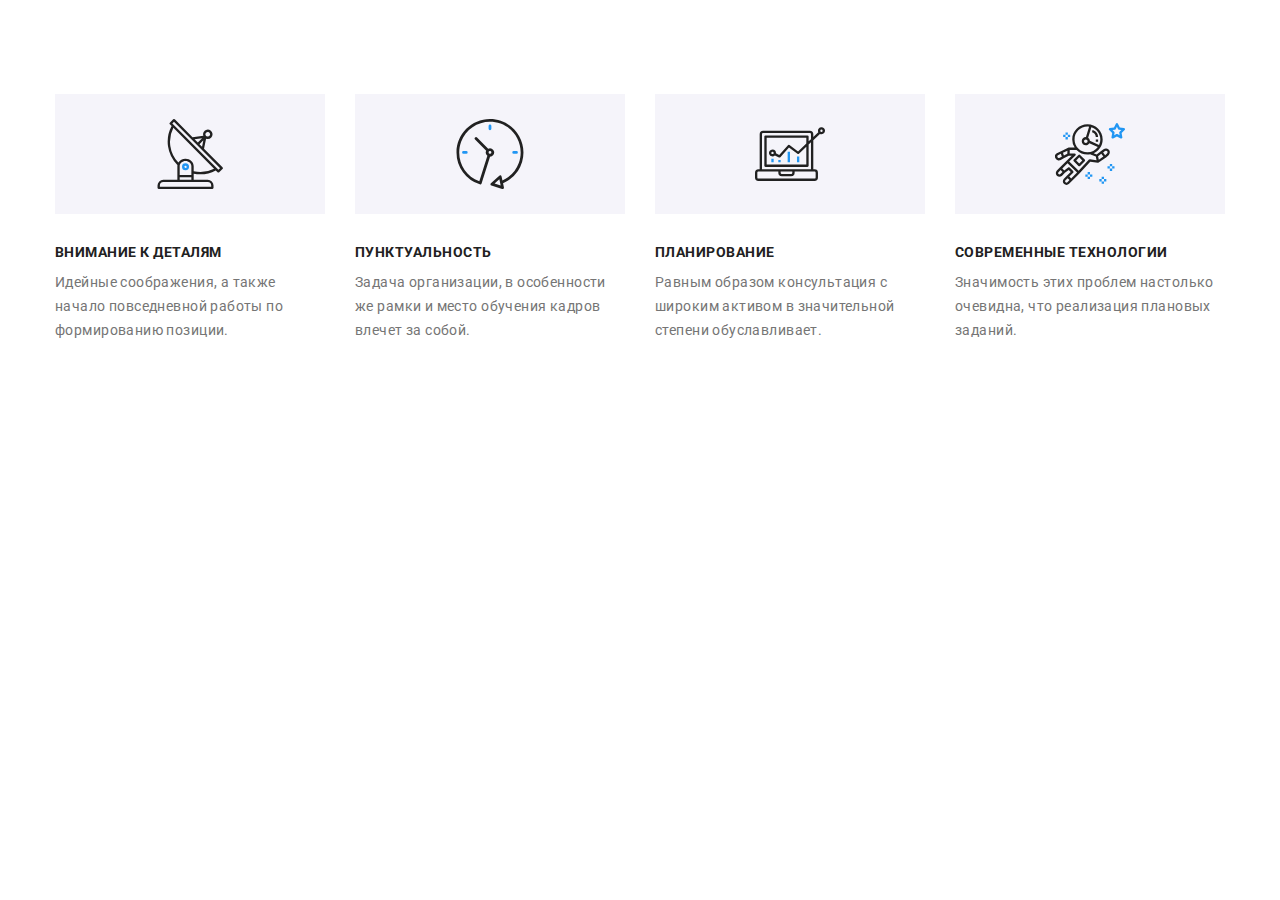
==== commit 0d89d7fc: "beginhw8" ====
--- a/index.html
+++ b/index.html
@@ -13,13 +13,14 @@
 			rel="stylesheet"
 			href="https://cdnjs.cloudflare.com/ajax/libs/modern-normalize/1.1.0/modern-normalize.min.css"
 		/>
-		<link rel="stylesheet" href="./css/styles.css" />
+		<link rel="stylesheet" href="./css/main.min.css" />
+		<!-- <link rel="stylesheet" href="./css/styles.css" /> -->
 	</head>
 
 	<body>
 		<!--Шапка сайта-->
 
-		<header class="page-header">
+		<!-- <header class="page-header">
 			<div class="container main-nav">
 				<nav class="header-nav">
 					<a href="./index.html" class="logo">Web<span class="logo__second">Studio</span>
@@ -52,13 +53,13 @@
 					</li>
 				</ul>
 			</div>
-		</header>
+		</header> -->
 
 		
 		<main>
 			<!--Герой-->
 
-			<div class="hero overlay">
+			<!-- <div class="hero overlay">
 				<section>
 					<div class="conteiner">
 						<h1 class="hero-title">
@@ -69,10 +70,10 @@
 						<button data-modal-open type="button" class="button hero-button">Заказать услугу</button>
 					</div>
 				</section>
-			</div>
+			</div> -->
 
 			<!--Преимущества-->
-			<section class="section no-padding">
+			<section class="feature">
 				<div class="container">
 					<h2 class="visually-hidden">Преимущества</h2>
 					<ul class="feature-list list">
@@ -118,7 +119,7 @@
 
 			<!--Занятие-->
 
-			<section class="work section no-padding ">
+			<!-- <section class="work no-padding">
 				<div class="container">
 					<h2 class="title">Чем мы занимаемся</h2>
 					<ul class="work-list list">
@@ -136,11 +137,11 @@
 						</li>
 					</ul>
 				</div>
-			</section>
+			</section> -->
 
 			<!--Команда-->
 
-			<section class="team  section  no-padding">
+			<!-- <section class="team">
 				<div class="container">
 					<h2 class="title">Наша команда</h2>
 					<ul class="team__list  list">
@@ -269,7 +270,7 @@
 							</div>
 						</li>
 						<li class="team__item">
-							<img class="team__avatar"" src="./imges/nik.jpg" alt="Николай Тарасов" width="270" height="260" />
+							<img class="team__avatar" src="./imges/nik.jpg" alt="Николай Тарасов" width="270" height="260" />
 							<div class="team__wrapper">
 								<h3 class="team__subtitle">Николай Тарасов</h3>
 								<p lang="en" class="team__position">Marketing</p>
@@ -331,7 +332,7 @@
 							</div>
 						</li>
 						<li class="team__item">
-							<img class="team__avatar"" src="./imges/mih.jpg" alt="Михаил Ермаков" width="270" height="260" />
+							<img class="team__avatar" src="./imges/mih.jpg" alt="Михаил Ермаков" width="270" height="260" />
 							<div class="team__wrapper">
 								<h3 class="team__subtitle">Михаил Ермаков</h3>
 								<p lang="en" class="team__position">UI Designer</p>
@@ -394,10 +395,10 @@
 						</li>
 					</ul>
 				</div>
-			</section>
+			</section> -->
 
 			<!-- Клиенты -->
-			<section class="section no-padding">
+			<!-- <section class="partner">
 				<div class="container">
 					<h2 class="title">Постоянные клиенты</h2>
 					<ul class="partner-list list">
@@ -445,12 +446,12 @@
 						</li>
 					</ul>
 				</div>
-			</section>
+			</section> -->
 		</main>
 
 		<!--Футер-->
 
-		<footer class="footer">
+		<!-- <footer class="footer">
 			<div class="footer-container  container">
 				<div class="footer-adress">
 					<a href="./index.html" class="footer-logo logo">Web<span class="logo--color">Studio</span>
@@ -521,7 +522,7 @@
 					</div>
 			</div>
 
-		</footer>
+		</footer> -->
 
 		<!--Модальное окно-->
 
--- a/css/main.min.css
+++ b/css/main.min.css
@@ -0,0 +1 @@
+:root{--main-font: "Roboto";--secondary-font: "Raleway";--primary-text-color: #212121;--title-text-color: #757575;--accent-color: #2196F3;--primary-white-color: #FFFFFF;--secondary-bg-gray-color: #2F303A;--secondary-dg-but-color: #F5F4FA;--svg-icon-color-gray: #AFB1B8;--animation-transition: 250ms cubic-bezier(0.4, 0, 0.2, 1)}.visually-hidden{position:absolute;white-space:nowrap;width:1px;height:1px;overflow:hidden;border:0;padding:0;clip:rect(0 0 0 0);-webkit-clip-path:inset(50%);clip-path:inset(50%);margin:-1px}.portfolio,.partner,.team,.work{padding-top:94px;padding-bottom:94px}body{background-color:var(--primary-white-color);color:var(--primary-text-color);font-family:var(--main-font),sans-serif;letter-spacing:.03em}img{display:block;max-width:100%;height:auto}.link{text-decoration:none;display:-webkit-box;display:-ms-flexbox;display:flex}.list{list-style:none;margin:0;padding:0}.button{text-align:center;border-radius:4px;display:inline-block;border:rgba(0,0,0,0);-webkit-box-pack:center;-ms-flex-pack:center;justify-content:center;cursor:pointer;border:none;font-weight:700;font-size:16px;line-height:1.88;letter-spacing:.06em;color:var(--primary-white-color);background-color:var(--accent-color)}.container{width:100%;padding-left:15px;padding-right:15px;margin-left:auto;margin-right:auto;margin-top:0}@media screen and (min-width: 480px){.container{max-width:480px}}@media screen and (min-width: 768px){.container{max-width:768px}}@media screen and (min-width: 1200px){.container{max-width:1200px}}.section{padding-top:94px;padding-bottom:94px}.social-media{display:-webkit-box;display:-ms-flexbox;display:flex;-webkit-box-pack:center;-ms-flex-pack:center;justify-content:center;margin:0;padding-left:0}.social-media__item:not(:last-child){margin-right:10px}.social-media__link{display:-webkit-box;display:-ms-flexbox;display:flex;-webkit-box-align:center;-ms-flex-align:center;align-items:center;-webkit-box-pack:center;-ms-flex-pack:center;justify-content:center;width:44px;height:44px;color:var(--svg-icon-color-gray);fill:currentColor;border-radius:50%;-webkit-transition:color var(--animation-transition),background-color var(--animation-transition);transition:color var(--animation-transition),background-color var(--animation-transition)}.social-media__link:hover,.social-media__link:focus{color:var(--primary-white-color);background-color:var(--accent-color)}.title{margin-top:0;margin-bottom:50px;color:var(--primary-text-color);font-weight:700;font-size:36px;line-height:1,17;text-align:center}.logo{padding-top:24px;padding-bottom:25px;font-family:var(--secondary-font),sans-serif;font-size:26px;line-height:1.2x;text-decoration:none;color:var(--accent-color)}.logo__second{color:var(--primary-text-color)}.overlay{max-width:1600px;height:600px;margin-left:auto;margin-right:auto;background-image:-webkit-gradient(linear, left top, right top, from(rgba(47, 48, 58, 0.4)), to(rgba(47, 48, 58, 0.4))),url("../imges/bg.jpg");background-image:linear-gradient(to right, rgba(47, 48, 58, 0.4), rgba(47, 48, 58, 0.4)),url("../imges/bg.jpg");background-repeat:no-repeat;background-position:center;background-size:cover}.backdrop{position:fixed;top:0;left:0;width:100%;height:100%;background:rgba(0,0,0,.2);opacity:1;visibility:visible;pointer-events:initial;-webkit-transition:opacity var(--animation-transition),visibility var(--animation-transition);transition:opacity var(--animation-transition),visibility var(--animation-transition)}.backdrop.is-hidden{opacity:0;pointer-events:none;visibility:hidden}.backdrop.is-hidden .modal{-webkit-transform:translate(-50%, -50%) scale(0.9);transform:translate(-50%, -50%) scale(0.9)}.modal{position:absolute;margin:0;padding:0;top:50%;left:50%;-webkit-transform:translate(-50%, -50%) scale(1);transform:translate(-50%, -50%) scale(1);width:528px;height:581px;border-radius:4px;background-color:var(--primary-white-color);-webkit-box-shadow:0px 1px 3px rgba(0,0,0,.12),0px 1px 1px rgba(0,0,0,.14),0px 2px 1px rgba(0,0,0,.2);box-shadow:0px 1px 3px rgba(0,0,0,.12),0px 1px 1px rgba(0,0,0,.14),0px 2px 1px rgba(0,0,0,.2);-webkit-transition:-webkit-transform 250ms cubic-bezier(0.4, 0, 0.2, 1);transition:-webkit-transform 250ms cubic-bezier(0.4, 0, 0.2, 1);transition:transform 250ms cubic-bezier(0.4, 0, 0.2, 1);transition:transform 250ms cubic-bezier(0.4, 0, 0.2, 1), -webkit-transform 250ms cubic-bezier(0.4, 0, 0.2, 1)}.button-close{fill:currentColor;width:11px;height:11px}.button-close-modal{position:absolute;top:8px;right:8px;display:-webkit-box;display:-ms-flexbox;display:flex;-webkit-box-align:center;-ms-flex-align:center;align-items:center;-webkit-box-pack:center;-ms-flex-pack:center;justify-content:center;width:30px;height:30px;color:#000;border:1px solid rgba(0,0,0,.1);border-radius:50%;background:rgba(0,0,0,0);cursor:pointer;-webkit-transition:color var(--animation-transition);transition:color var(--animation-transition)}.button-close-modal:hover,.button-close-modal:focus{color:var(--accent-color)}.form{width:528px;height:581px;padding:40px;display:-webkit-box;display:-ms-flexbox;display:flex;-webkit-box-orient:vertical;-webkit-box-direction:normal;-ms-flex-direction:column;flex-direction:column;-webkit-box-pack:center;-ms-flex-pack:center;justify-content:center}.form-field{display:-webkit-box;display:-ms-flexbox;display:flex;-webkit-box-orient:vertical;-webkit-box-direction:normal;-ms-flex-direction:column;flex-direction:column;padding:0;margin-bottom:10px}.form-field input{padding-left:42px;width:100%;height:40px;border:1px solid rgba(33,33,33,.2);border-radius:4px;outline:rgba(0,0,0,0);cursor:pointer;-webkit-transition:var(--animation-transition);transition:var(--animation-transition)}.form-field input:focus{border:1px solid var(--accent-color)}.form-field input:focus+.form-icon{fill:var(--accent-color)}.button-agry{margin-left:124px;width:200px;height:50px;font-weight:700;font-size:16px;line-height:30px;letter-spacing:.06em;background-color:var(--accent-color);color:var(--primary-white-color);-webkit-box-shadow:0px 4px 4px rgba(0,0,0,.15);box-shadow:0px 4px 4px rgba(0,0,0,.15);border-radius:4px;cursor:pointer;border:rgba(0,0,0,0);-webkit-transition:background-color var(--animation-transition);transition:background-color var(--animation-transition)}.button-agry:hover,.button-agry:focus{background-color:#188ce8}.form-field label{margin-bottom:4px;font-weight:400;font-size:12px;line-height:1.17;letter-spacing:.01em;color:var(--title-text-color)}.form-text{margin:0;margin-bottom:12px;font-weight:700;font-size:20px;line-height:1.15;text-align:center;letter-spacing:.03em;color:var(--primary-text-color)}.form-input-icon{display:-webkit-box;display:-ms-flexbox;display:flex;position:relative}.form-icon{position:absolute;left:12px;bottom:10px;fill:currentColor}.form-comment{display:-webkit-box;display:-ms-flexbox;display:flex;-webkit-box-orient:vertical;-webkit-box-direction:normal;-ms-flex-direction:column;flex-direction:column;margin-bottom:20px;width:448px;height:138px}.form-comment label{font-weight:400;font-size:12px;margin-bottom:4px;line-height:1.17;letter-spacing:.01em;color:var(--title-text-color)}textarea{resize:none}.form-comment textarea{padding:12px 16px;margin:0;border:1px solid rgba(33,33,33,.2);border-radius:4px;outline:rgba(0,0,0,0);-webkit-transition:var(--animation-transition);transition:var(--animation-transition)}.form-comment textarea:focus{border:1px solid var(--accent-color)}.form-comment textarea::-webkit-input-placeholder{font-weight:400;font-size:12px;line-height:1.17;letter-spacing:.01em;color:rgba(117,117,117,.5)}.form-comment textarea::-moz-placeholder{font-weight:400;font-size:12px;line-height:1.17;letter-spacing:.01em;color:rgba(117,117,117,.5)}.form-comment textarea:-ms-input-placeholder{font-weight:400;font-size:12px;line-height:1.17;letter-spacing:.01em;color:rgba(117,117,117,.5)}.form-comment textarea::-ms-input-placeholder{font-weight:400;font-size:12px;line-height:1.17;letter-spacing:.01em;color:rgba(117,117,117,.5)}.form-comment textarea::placeholder{font-weight:400;font-size:12px;line-height:1.17;letter-spacing:.01em;color:rgba(117,117,117,.5)}.checkbox{position:absolute;white-space:nowrap;width:1px;height:1px;overflow:hidden;border:0;padding:0;clip:rect(0 0 0 0);-webkit-clip-path:inset(50%);clip-path:inset(50%);margin:-1px}.form-chek{display:-webkit-box;display:-ms-flexbox;display:flex;-webkit-box-align:center;-ms-flex-align:center;align-items:center;-webkit-box-pack:center;-ms-flex-pack:center;justify-content:center;font-weight:400;font-size:14px;line-height:1.72;letter-spacing:.03em;color:var(--title-text-color);height:24px;margin-bottom:30px}.form-chek__link{color:var(--accent-color);padding-left:2px;text-decoration:underline}.form-chek__icon{display:inline-block;width:16px;height:15px;margin-right:7px;border:2px solid var(--primary-text-color);border-radius:2px}.checkbox:checked+.form-chek__icon{background-color:var(--accent-color);border-color:var(--accent-color);background-image:url(../imges/vector.svg);background-repeat:no-repeat}.main-nav{display:-webkit-box;display:-ms-flexbox;display:flex}.page-header{border-bottom:1px solid #ececec}.header-nav{display:-webkit-box;display:-ms-flexbox;display:flex}.site-nav{display:-webkit-box;display:-ms-flexbox;display:flex;margin-left:93px}.site-nav__item{margin-right:50px}.site-nav__item:last-child{margin-right:0}.site-nav__link{display:block;padding-top:32px;padding-bottom:32px;font-weight:500;font-size:14px;line-height:1.15;letter-spacing:.02em;text-decoration:none;color:var(--primary-text-color);-webkit-transition:color var(--animation-transition);transition:color var(--animation-transition)}.site-nav__link:hover,.site-nav__link:focus{color:var(--accent-color)}.site-nav__link--current{color:var(--accent-color)}.item{position:relative}.site-nav__link--current::after{position:absolute;content:"";display:block;left:0;bottom:0;width:100%;height:4px;background-color:var(--accent-color);border-radius:2px}.auht-nav{display:-webkit-box;display:-ms-flexbox;display:flex;margin-left:auto}.auth-nav__icon{margin-right:10px;fill:currentColor}.auht-nav__link{display:-webkit-box;display:-ms-flexbox;display:flex;padding-top:32px;padding-bottom:32px;margin-right:30px;text-align:center;-webkit-box-pack:center;-ms-flex-pack:center;justify-content:center;-webkit-box-align:center;-ms-flex-align:center;align-items:center;font-weight:500;font-size:14px;line-height:1.15;letter-spacing:.02em;text-decoration:none;color:var(--title-text-color);-webkit-transition:color var(--animation-transition);transition:color var(--animation-transition)}.auht-nav__link:hover,.auht-nav__link:focus{color:var(--accent-color)}.hero{padding-top:200px;padding-bottom:200px;left:0px;top:80px;text-align:center;display:block;color:var(--primary-white-color);background-color:var(--secondary-bg-gray-color)}.hero-title{margin-bottom:30px;margin-top:0;text-transform:uppercase;font-weight:900;font-size:44px;line-height:1.37;letter-spacing:.06em;text-align:center}.hero-button{padding:10px 32px;min-width:200px;cursor:pointer;font-weight:700;font-size:16px;line-height:1.88;letter-spacing:.06em;border:none;-webkit-box-shadow:0px 4px 4px rgba(0,0,0,.15);box-shadow:0px 4px 4px rgba(0,0,0,.15);-webkit-transition:background-color var(--animation-transition);transition:background-color var(--animation-transition)}.hero-button:hover,.hero-button:focus{background-color:var(--accent-color)}.feature{padding-top:60px;padding-bottom:60px}@media screen and (min-width: 1200px){.feature{padding-top:94px;padding-bottom:94px}}@media screen and (min-width: 768px){.feature-list{display:-webkit-box;display:-ms-flexbox;display:flex;-ms-flex-wrap:wrap;flex-wrap:wrap;margin:-15px}}@media screen and (min-width: 1200px){.feature-list{margin:0}}@media screen and (min-width: 768px){.feature-item{width:calc((100% - 60px)/2);margin:15px}}@media screen and (max-width: 767px){.feature-item:not(:last-child){margin-bottom:30px}}@media screen and (min-width: 1200px){.feature-item{width:270px;margin:0}}@media screen and (min-width: 1200px){.feature-item:not(:last-child){margin-right:30px}}.feature-item__title{margin:0;margin-bottom:10px;color:var(--title-text---color);text-transform:uppercase;font-weight:700;font-size:14px;line-height:1.15}@media screen and (max-width: 767px){.feature-item__title{text-align:center}}.feature-item__text{margin:0;color:#757575;font-weight:400;font-size:14px;line-height:1.72;letter-spacing:.03em}.feature-item__icon{display:-webkit-box;display:-ms-flexbox;display:flex;height:120px;-webkit-box-pack:center;-ms-flex-pack:center;justify-content:center;-webkit-box-align:center;-ms-flex-align:center;align-items:center;background-color:#f5f4fa;margin-bottom:30px}.no-padding{padding-top:0}.work-list{display:-webkit-box;display:-ms-flexbox;display:flex}.work-list__name{position:absolute;bottom:0;width:100%;right:50%;left:50%;font-weight:700;font-size:14px;line-height:1.14;text-align:center;letter-spacing:.03em;text-transform:uppercase;color:var(--primary-white-color);-webkit-transform:translate(-50%, -50%);transform:translate(-50%, -50%)}.work-list__pic{position:relative}.work-list__pic:nth-child(2){margin-right:30px;margin-left:30px}.work-list__pic:before{display:-webkit-box;display:-ms-flexbox;display:flex;position:absolute;bottom:0;content:"";width:370px;height:70px;background:rgba(47,48,58,.8)}.team__wrapper{padding-top:30px;padding-bottom:30px}.team__list{display:-webkit-box;display:-ms-flexbox;display:flex}.team{display:-webkit-box;display:-ms-flexbox;display:flex;background-color:var(--secondary-dg-but-color)}.team__subtitle{margin-bottom:10px;margin-top:0;color:var(--primary-text-color);font-weight:500;font-size:16px;line-height:1.19;text-align:center}.team__position{margin-top:0;margin-bottom:16px;color:var(--title-text-color);font-weight:400;font-size:16px;line-height:1.9;text-align:center}.team__item{background:var(--primary-white-color);-webkit-box-shadow:0px 1px 3px rgba(0,0,0,.12),0px 1px 1px rgba(0,0,0,.14),0px 2px 1px rgba(0,0,0,.2);box-shadow:0px 1px 3px rgba(0,0,0,.12),0px 1px 1px rgba(0,0,0,.14),0px 2px 1px rgba(0,0,0,.2);border-radius:0px 0px 4px 4px}.team__item:nth-child(-n+3){margin-right:30px}.partner-list{display:-webkit-box;display:-ms-flexbox;display:flex;-ms-flex-wrap:wrap;flex-wrap:wrap;padding-left:0}.partner-item__link{display:-webkit-box;display:-ms-flexbox;display:flex;text-align:center;-webkit-box-pack:center;-ms-flex-pack:center;justify-content:center;-webkit-box-align:center;-ms-flex-align:center;align-items:center;color:var(--svg-icon-color-gray);width:170px;height:92px;border:1px solid #afb1b8;border-radius:4px;-webkit-transition:color var(--animation-transition),border var(--animation-transition);transition:color var(--animation-transition),border var(--animation-transition)}.partner-item__link:hover,.partner-item__link:focus{color:var(--accent-color);border:1px solid var(--accent-color)}.partner-item:not(:last-child){margin-right:30px}.partner-item__icon{fill:currentColor}.footer{display:-webkit-box;display:-ms-flexbox;display:flex;padding-top:60px;padding-bottom:60px;background-color:var(--secondary-bg-gray-color)}.footer-container{display:-webkit-box;display:-ms-flexbox;display:flex;-webkit-box-align:baseline;-ms-flex-align:baseline;align-items:baseline}.footer-title{display:-webkit-box;display:-ms-flexbox;display:flex;margin:0;font-weight:700;font-size:14px;line-height:1.15;letter-spacing:.03em;text-transform:uppercase;color:var(--primary-white-color)}.footer-logo{margin-top:60px;margin-bottom:20px;margin-right:156px}.logo--color{color:var(--primary-white-color)}.address{margin-top:20px}.address-list__item:nth-child(n+2){margin-top:9px}.address-list__link{margin-bottom:9px;color:var(--primary-white-color);text-decoration:none;font-weight:400;font-size:14px;line-height:1.72;font-style:normal;-webkit-transition:color 250ms cubic-bezier(0.4, 0, 0.2, 1);transition:color 250ms cubic-bezier(0.4, 0, 0.2, 1)}.address-list__link:hover,.address-list__link:focus{color:var(--accent-color)}.address-list__info{margin-bottom:9px;color:rgba(255,255,255,.6);text-decoration:none;font-weight:400;font-size:14px;line-height:1.72;font-style:normal;-webkit-transition:color var(--animation-transition);transition:color var(--animation-transition)}.address-list__info:hover,.address-list__info:focus{color:var(--accent-color)}.footer-media{display:-webkit-box;display:-ms-flexbox;display:flex;text-align:center;-webkit-box-pack:center;-ms-flex-pack:center;justify-content:center;-webkit-box-align:center;-ms-flex-align:center;align-items:center;margin-top:20px}.social-media__link--color{display:-webkit-box;display:-ms-flexbox;display:flex;text-align:center;-webkit-box-pack:center;-ms-flex-pack:center;justify-content:center;-webkit-box-align:center;-ms-flex-align:center;align-items:center;width:44px;height:44px;border-radius:50%;background-color:rgba(255,255,255,.1);color:var(--primary-white-color);-webkit-transition:background-color var(--animation-transition);transition:background-color var(--animation-transition)}.social-media__link--color--color:hover,.social-media__link--color--color:focus{background-color:var(--accent-color)}.footer-sign{margin-left:auto}.footer-text{display:-webkit-box;display:-ms-flexbox;display:flex;margin:0;margin-bottom:20px;padding:0;font-weight:700;font-size:14px;line-height:1.15;letter-spacing:.03em;text-transform:uppercase;color:#fff}.footer-form{display:-webkit-box;display:-ms-flexbox;display:flex;width:570px;height:86px}.footer-form input{margin-right:12px;padding-left:30px;width:358px;height:50px;color:rgba(255,255,255,.3);border:1px solid rgba(255,255,255,.3);-webkit-filter:drop-shadow(0px 4px 4px rgba(0, 0, 0, 0.15));filter:drop-shadow(0px 4px 4px rgba(0, 0, 0, 0.15));border-radius:4px;background:var(--secondary-bg-gray-color);outline:rgba(0,0,0,0)}.footer-form input::-webkit-input-placeholder{padding-top:15px;padding-bottom:15px;font-weight:400;font-size:16px;line-height:1.25;letter-spacing:.03em;color:rgba(255,255,255,.6)}.footer-form input::-moz-placeholder{padding-top:15px;padding-bottom:15px;font-weight:400;font-size:16px;line-height:1.25;letter-spacing:.03em;color:rgba(255,255,255,.6)}.footer-form input:-ms-input-placeholder{padding-top:15px;padding-bottom:15px;font-weight:400;font-size:16px;line-height:1.25;letter-spacing:.03em;color:rgba(255,255,255,.6)}.footer-form input::-ms-input-placeholder{padding-top:15px;padding-bottom:15px;font-weight:400;font-size:16px;line-height:1.25;letter-spacing:.03em;color:rgba(255,255,255,.6)}.footer-form input::placeholder{padding-top:15px;padding-bottom:15px;font-weight:400;font-size:16px;line-height:1.25;letter-spacing:.03em;color:rgba(255,255,255,.6)}.footer-button{display:-webkit-box;display:-ms-flexbox;display:flex;-webkit-box-pack:center;-ms-flex-pack:center;justify-content:center;-webkit-box-align:center;-ms-flex-align:center;align-items:center;margin:0;padding:0;width:200px;height:50px;font-weight:700;font-size:16px;line-height:1.88;letter-spacing:.06em;color:var(--primary-white-color);background:var(--accent-color);-webkit-box-shadow:0px 4px 4px rgba(0,0,0,.15);box-shadow:0px 4px 4px rgba(0,0,0,.15);border-radius:4px;outline:rgba(0,0,0,0)}.footer-button__icon{margin-left:10px}.button-filter{display:-webkit-box;display:-ms-flexbox;display:flex;padding:6px,22px;margin-right:0;color:var(--primary-text-color);background-color:var(--secondary-dg-but-color);font-family:var(--main-font),sans-serif;font-weight:500;font-size:16px;line-height:1.63;text-align:center;-webkit-box-align:center;-ms-flex-align:center;align-items:center;-webkit-transition:color var(--animation-transition),background-color var(--animation-transition),-webkit-box-shadow var(--animation-transition);transition:color var(--animation-transition),background-color var(--animation-transition),-webkit-box-shadow var(--animation-transition);transition:color var(--animation-transition),background-color var(--animation-transition),box-shadow var(--animation-transition);transition:color var(--animation-transition),background-color var(--animation-transition),box-shadow var(--animation-transition),-webkit-box-shadow var(--animation-transition)}.button-filter:hover,.button-filter:focus{color:var(--primary-white-color);background-color:var(--accent-color);-webkit-box-shadow:0px 3px 1px rgba(0,0,0,.1),0px 1px 2px rgba(0,0,0,.08),0px 2px 2px rgba(0,0,0,.12);box-shadow:0px 3px 1px rgba(0,0,0,.1),0px 1px 2px rgba(0,0,0,.08),0px 2px 2px rgba(0,0,0,.12)}.button-list{display:-webkit-box;display:-ms-flexbox;display:flex;-webkit-box-pack:center;-ms-flex-pack:center;justify-content:center;margin-bottom:50px}.button-list__item:nth-child(n+2){margin-left:8px}.button-list__all{width:73px;height:38px;left:510px;top:162px}.button-list__veb{width:128px;height:38px;left:591px;top:162px}.button-list__app{width:145px;height:38px;left:727px;top:162px}.button-list__des{width:103px;height:38px;left:880px;top:162px}.button-list__mark{width:130px;height:38px;left:991px;top:162px}.projects{display:-webkit-box;display:-ms-flexbox;display:flex;-ms-flex-wrap:wrap;flex-wrap:wrap;padding-left:0}.projects-element__box{border:1px solid #eee;padding:20px 24px;border-top:none}.projects-element__link{display:block;text-decoration:none;-webkit-transition:-webkit-box-shadow var(--animation-transition);transition:-webkit-box-shadow var(--animation-transition);transition:box-shadow var(--animation-transition);transition:box-shadow var(--animation-transition), -webkit-box-shadow var(--animation-transition)}.projects-element__title{margin-top:0;margin-bottom:4px;color:var(--primary-text-color);font-weight:700;font-size:18px;line-height:2;letter-spacing:.06em}.projects-element__text{margin-top:0;margin-bottom:0;color:var(--title-text-color);font-weight:400;font-size:16px;line-height:1.88}.projects-element{width:calc((100% - 60px)/3);display:block;-webkit-transition:-webkit-box-shadow var(--animation-transition);transition:-webkit-box-shadow var(--animation-transition);transition:box-shadow var(--animation-transition);transition:box-shadow var(--animation-transition), -webkit-box-shadow var(--animation-transition)}.projects-element:hover,.projects-element:focus{-webkit-box-shadow:0px 1px 1px rgba(0,0,0,.12),0px 4px 4px rgba(0,0,0,.06),1px 4px 6px rgba(0,0,0,.16);box-shadow:0px 1px 1px rgba(0,0,0,.12),0px 4px 4px rgba(0,0,0,.06),1px 4px 6px rgba(0,0,0,.16)}.projects-element:nth-child(-n+6){margin-bottom:30px}.projects-element:nth-child(3n+2){margin-left:30px;margin-right:30px}.projects-element__img{position:relative;overflow:hidden}.projects-element__info{position:absolute;display:block;top:0;left:0;width:100%;height:100%;margin:0;padding:63px 24px;font-weight:400;font-size:18px;line-height:1.55;letter-spacing:.03em;color:var(--primary-white-color);background-color:rgba(33,150,243,.9);-webkit-transform:translateY(100%);transform:translateY(100%);-webkit-transition:opacity var(--animation-transition),-webkit-transform var(--animation-transition);transition:opacity var(--animation-transition),-webkit-transform var(--animation-transition);transition:transform var(--animation-transition),opacity var(--animation-transition);transition:transform var(--animation-transition),opacity var(--animation-transition),-webkit-transform var(--animation-transition);opacity:0}.projects-element:hover .projects-element__info{opacity:1;-webkit-transform:translateY(0);transform:translateY(0)}/*# sourceMappingURL=main.min.css.map */--- a/css/styles.css
+++ b/css/styles.css
@@ -5,24 +5,32 @@
 /* вторичный цвет фона 2F303A */
 
 /* Переменные */
+
 :root {
+    --main-font: "Roboto";
+    --secondary-font: "Raleway";
+
     --primary-text-color: #212121;
     --title-text-color: #757575;
     --accent-color: #2196F3;
     --primary-white-color: #FFFFFF;
     --secondary-bg-gray-color: #2F303A;
     --secondary-dg-but-color: #F5F4FA;
+    --svg-icon-color-gray: #AFB1B8;
+
     --animation-transition: 250ms cubic-bezier(0.4, 0, 0.2, 1);
-    --svg-icon-color-gray: #AFB1B8;
+    
 }
 
 body {
     background-color: var(--primary-white-color);
     color: var(--primary-text-color);
 
-    font-family: Roboto, sans-serif;
+    font-family: var(--main-font), sans-serif;
     letter-spacing: 0.03em
 }
+
+
 
 img {
     display: block;
@@ -45,7 +53,7 @@
 
 
 /* Утилиты */
-
+ 
 .container {
     margin-left: auto;
     margin-right: auto;
@@ -56,6 +64,8 @@
     margin-top: 0 auto;
 }
 
+
+
 .section {
 
     padding-top: 94px;
@@ -68,15 +78,19 @@
     padding-bottom: 0;
 }
 
-
  
-/* outline: 2px solid red; */
+.link {
+    text-decoration: none;
+    display: flex;
+}
 
 .list {
     list-style: none;
     margin: 0;
     padding: 0;
 }
+*/
+
 
 .title {
     margin-top: 0;
@@ -90,19 +104,22 @@
     text-align: center;
 }
 
+
+
+
 /* Стили для html */
 
 
 
 /* Шапка сайта Site nav */
 
-
+ 
 
 .logo {
     padding-top: 24px;
     padding-bottom: 25px;
 
-    font-family: Raleway, sans-serif;
+    font-family: var(--secondary-font), sans-serif;
     font-size: 26px;
     line-height: 1.2x;
     text-decoration: none;
@@ -114,6 +131,9 @@
 .logo__second {
     color: var(--primary-text-color);
 }
+*/
+
+
 
 .main-nav {
     display: flex;
@@ -197,12 +217,6 @@
 
 
 
-
-
-
-
-
-
 .auht-nav {
     display: flex;
     margin-left: auto;
@@ -254,13 +268,9 @@
 
 
 
-
-
-
 /* Герой */
 
-
-
+  
 
 .hero {
    
@@ -307,6 +317,7 @@
 
 }
 
+
 /* button */
 
 .button {
@@ -329,6 +340,7 @@
     background-color: var(--accent-color);
   
 }
+
 
 .hero-button {
     padding: 10px 32px;
@@ -354,6 +366,7 @@
 
 /* Преимущества feature-list*/
 
+
 .feature-list {
     display: flex;
     flex-wrap: wrap;
@@ -406,14 +419,15 @@
     
 }
 
-
+ 
 
 
 /* Занятия */
 
-
-.section.no-padding.work {
+ 
+.no-padding {
     padding-top: 0;
+    padding-bottom: 0;
 }
 
 
@@ -428,7 +442,9 @@
     margin-left: 30px;
 }
 
-/* Позиционирование -Занятие- */
+
+
+/* Позиционирование -Занятие- */ 
 
 .work-list__pic {
     position: relative;
@@ -466,10 +482,10 @@
     background: rgba(47, 48, 58, 0.8);
 }
 
-
+  
 /* Команда */
 
-
+  
 .team__wrapper {
     padding-top: 30px;
     padding-bottom: 30px;
@@ -519,7 +535,6 @@
     box-shadow: 0px 1px 3px rgba(0, 0, 0, 0.12), 0px 1px 1px rgba(0, 0, 0, 0.14), 0px 2px 1px rgba(0, 0, 0, 0.2);
     border-radius: 0px 0px 4px 4px;
 }
-
 
 
 
@@ -574,6 +589,7 @@
 /*  Клиенты  */
 
 
+
 .partner-list {
     display: flex;
     flex-wrap: wrap;
@@ -717,6 +733,8 @@
 /* Соцсети футера */
 
 
+
+
 .footer-media {
     display: flex;
     text-align: center;
@@ -748,6 +766,7 @@
     background-color: var(--accent-color);
 }
 
+ 
 
 /*Футер Форма Подписаться на рассылку */
 
@@ -845,6 +864,7 @@
 
 /* Фильтр меню */
 
+
 .button-filter {
     
     display: flex;
@@ -855,7 +875,7 @@
     color: var(--primary-text-color);
     background-color: var(--secondary-dg-but-color);
 
-    font-family: Roboto, sans-serif;
+    font-family: var(--main-font), sans-serif;
     cursor: pointer;
     font-weight: 500;
     font-size: 16px;
@@ -924,8 +944,9 @@
 
 
 
-
 /* Элементы  */
+
+
 
 .projects-element__link {
     display: block;
@@ -960,10 +981,6 @@
     
 }
 
-.link {
-    text-decoration: none;
-    display: flex;
-}
 
 .projects {
     display: flex;
@@ -1054,8 +1071,10 @@
     
 }
 
-
+ */
 /* Модальное окно */
+
+
 
 .backdrop {
     position: fixed;
@@ -1078,6 +1097,8 @@
     visibility: hidden;
 }
 
+
+  
 .backdrop.is-hidden .modal {
     transform: translate(-50%, -50%) scale(0.9);
 
@@ -1101,6 +1122,7 @@
     transition: transform 250ms cubic-bezier(0.4, 0, 0.2, 1);
 }
 
+
 .button-close {
     fill: currentColor;
     width: 11px;
@@ -1135,6 +1157,7 @@
 
 /* Форма модального окна*/
 
+
 .form {
     width: 528px;
     height: 581px;
@@ -1142,6 +1165,24 @@
     display: flex;
     flex-direction: column;
     justify-content: center;
+}
+
+
+.form-field {
+    display: flex;
+    flex-direction: column;
+    padding: 0;
+    margin-bottom: 10px;
+}
+
+.form-field label {
+   margin-bottom: 4px;
+   
+    font-weight: 400;
+    font-size: 12px;
+    line-height: 1.17;
+    letter-spacing: 0.01em;
+    color: var(--title-text-color);
 }
 
 .form-text {
@@ -1152,24 +1193,8 @@
     line-height: 1.15;
     text-align: center;
     letter-spacing: 0.03em;
-    
+
     color: var(--primary-text-color);
-}
-
-.form-field {
-    display: flex;
-    flex-direction: column;
-    padding: 0;
-    margin-bottom: 10px;
-}
-.form-field label {
-   margin-bottom: 4px;
-   
-    font-weight: 400;
-    font-size: 12px;
-    line-height: 1.17;
-    letter-spacing: 0.01em;
-    color: var(--title-text-color);
 }
 
 .form-field input {
@@ -1263,7 +1288,7 @@
     color: rgba(117, 117, 117, 0.5);
 }
 
-
+ 
 .checkbox {
     position: absolute;
     white-space: nowrap;
@@ -1277,7 +1302,6 @@
     margin: -1px;
 }
 
-
 .form-chek {
     display: flex;
     align-items: center;
@@ -1313,7 +1337,7 @@
    
 }
 
-.checkbox:checked + .chec-icon {
+.checkbox:checked + .form-chek__icon {
     background-color: var(--accent-color);
     border-color: var(--accent-color);
     background-image: url(../imges/vector.svg);
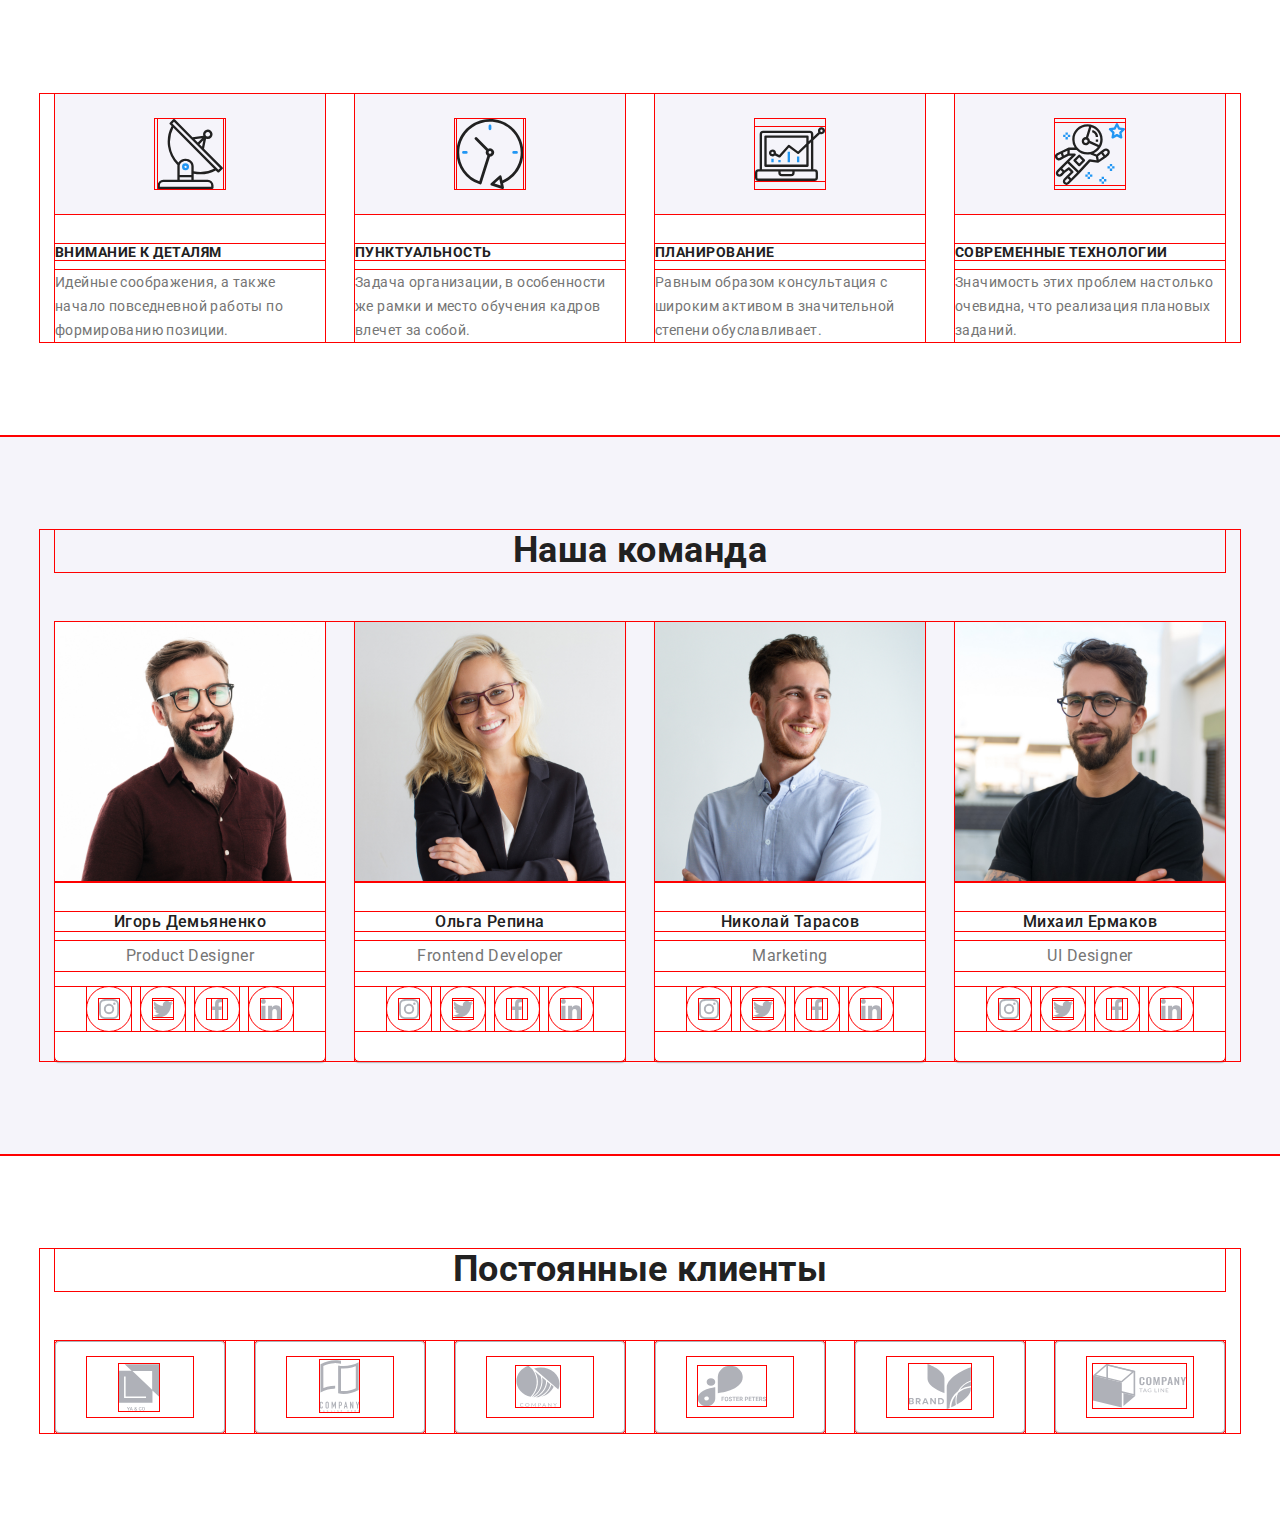
==== commit e202db18: "hw8mobil" ====
--- a/index.html
+++ b/index.html
@@ -141,7 +141,7 @@
 
 			<!--Команда-->
 
-			<!-- <section class="team">
+			<section class="team">
 				<div class="container">
 					<h2 class="title">Наша команда</h2>
 					<ul class="team__list  list">
@@ -395,10 +395,10 @@
 						</li>
 					</ul>
 				</div>
-			</section> -->
+			</section>
 
 			<!-- Клиенты -->
-			<!-- <section class="partner">
+			<section class="partner">
 				<div class="container">
 					<h2 class="title">Постоянные клиенты</h2>
 					<ul class="partner-list list">
@@ -446,7 +446,7 @@
 						</li>
 					</ul>
 				</div>
-			</section> -->
+			</section>
 		</main>
 
 		<!--Футер-->
--- a/css/main.min.css
+++ b/css/main.min.css
@@ -1 +1 @@
-:root{--main-font: "Roboto";--secondary-font: "Raleway";--primary-text-color: #212121;--title-text-color: #757575;--accent-color: #2196F3;--primary-white-color: #FFFFFF;--secondary-bg-gray-color: #2F303A;--secondary-dg-but-color: #F5F4FA;--svg-icon-color-gray: #AFB1B8;--animation-transition: 250ms cubic-bezier(0.4, 0, 0.2, 1)}.visually-hidden{position:absolute;white-space:nowrap;width:1px;height:1px;overflow:hidden;border:0;padding:0;clip:rect(0 0 0 0);-webkit-clip-path:inset(50%);clip-path:inset(50%);margin:-1px}.portfolio,.partner,.team,.work{padding-top:94px;padding-bottom:94px}body{background-color:var(--primary-white-color);color:var(--primary-text-color);font-family:var(--main-font),sans-serif;letter-spacing:.03em}img{display:block;max-width:100%;height:auto}.link{text-decoration:none;display:-webkit-box;display:-ms-flexbox;display:flex}.list{list-style:none;margin:0;padding:0}.button{text-align:center;border-radius:4px;display:inline-block;border:rgba(0,0,0,0);-webkit-box-pack:center;-ms-flex-pack:center;justify-content:center;cursor:pointer;border:none;font-weight:700;font-size:16px;line-height:1.88;letter-spacing:.06em;color:var(--primary-white-color);background-color:var(--accent-color)}.container{width:100%;padding-left:15px;padding-right:15px;margin-left:auto;margin-right:auto;margin-top:0}@media screen and (min-width: 480px){.container{max-width:480px}}@media screen and (min-width: 768px){.container{max-width:768px}}@media screen and (min-width: 1200px){.container{max-width:1200px}}.section{padding-top:94px;padding-bottom:94px}.social-media{display:-webkit-box;display:-ms-flexbox;display:flex;-webkit-box-pack:center;-ms-flex-pack:center;justify-content:center;margin:0;padding-left:0}.social-media__item:not(:last-child){margin-right:10px}.social-media__link{display:-webkit-box;display:-ms-flexbox;display:flex;-webkit-box-align:center;-ms-flex-align:center;align-items:center;-webkit-box-pack:center;-ms-flex-pack:center;justify-content:center;width:44px;height:44px;color:var(--svg-icon-color-gray);fill:currentColor;border-radius:50%;-webkit-transition:color var(--animation-transition),background-color var(--animation-transition);transition:color var(--animation-transition),background-color var(--animation-transition)}.social-media__link:hover,.social-media__link:focus{color:var(--primary-white-color);background-color:var(--accent-color)}.title{margin-top:0;margin-bottom:50px;color:var(--primary-text-color);font-weight:700;font-size:36px;line-height:1,17;text-align:center}.logo{padding-top:24px;padding-bottom:25px;font-family:var(--secondary-font),sans-serif;font-size:26px;line-height:1.2x;text-decoration:none;color:var(--accent-color)}.logo__second{color:var(--primary-text-color)}.overlay{max-width:1600px;height:600px;margin-left:auto;margin-right:auto;background-image:-webkit-gradient(linear, left top, right top, from(rgba(47, 48, 58, 0.4)), to(rgba(47, 48, 58, 0.4))),url("../imges/bg.jpg");background-image:linear-gradient(to right, rgba(47, 48, 58, 0.4), rgba(47, 48, 58, 0.4)),url("../imges/bg.jpg");background-repeat:no-repeat;background-position:center;background-size:cover}.backdrop{position:fixed;top:0;left:0;width:100%;height:100%;background:rgba(0,0,0,.2);opacity:1;visibility:visible;pointer-events:initial;-webkit-transition:opacity var(--animation-transition),visibility var(--animation-transition);transition:opacity var(--animation-transition),visibility var(--animation-transition)}.backdrop.is-hidden{opacity:0;pointer-events:none;visibility:hidden}.backdrop.is-hidden .modal{-webkit-transform:translate(-50%, -50%) scale(0.9);transform:translate(-50%, -50%) scale(0.9)}.modal{position:absolute;margin:0;padding:0;top:50%;left:50%;-webkit-transform:translate(-50%, -50%) scale(1);transform:translate(-50%, -50%) scale(1);width:528px;height:581px;border-radius:4px;background-color:var(--primary-white-color);-webkit-box-shadow:0px 1px 3px rgba(0,0,0,.12),0px 1px 1px rgba(0,0,0,.14),0px 2px 1px rgba(0,0,0,.2);box-shadow:0px 1px 3px rgba(0,0,0,.12),0px 1px 1px rgba(0,0,0,.14),0px 2px 1px rgba(0,0,0,.2);-webkit-transition:-webkit-transform 250ms cubic-bezier(0.4, 0, 0.2, 1);transition:-webkit-transform 250ms cubic-bezier(0.4, 0, 0.2, 1);transition:transform 250ms cubic-bezier(0.4, 0, 0.2, 1);transition:transform 250ms cubic-bezier(0.4, 0, 0.2, 1), -webkit-transform 250ms cubic-bezier(0.4, 0, 0.2, 1)}.button-close{fill:currentColor;width:11px;height:11px}.button-close-modal{position:absolute;top:8px;right:8px;display:-webkit-box;display:-ms-flexbox;display:flex;-webkit-box-align:center;-ms-flex-align:center;align-items:center;-webkit-box-pack:center;-ms-flex-pack:center;justify-content:center;width:30px;height:30px;color:#000;border:1px solid rgba(0,0,0,.1);border-radius:50%;background:rgba(0,0,0,0);cursor:pointer;-webkit-transition:color var(--animation-transition);transition:color var(--animation-transition)}.button-close-modal:hover,.button-close-modal:focus{color:var(--accent-color)}.form{width:528px;height:581px;padding:40px;display:-webkit-box;display:-ms-flexbox;display:flex;-webkit-box-orient:vertical;-webkit-box-direction:normal;-ms-flex-direction:column;flex-direction:column;-webkit-box-pack:center;-ms-flex-pack:center;justify-content:center}.form-field{display:-webkit-box;display:-ms-flexbox;display:flex;-webkit-box-orient:vertical;-webkit-box-direction:normal;-ms-flex-direction:column;flex-direction:column;padding:0;margin-bottom:10px}.form-field input{padding-left:42px;width:100%;height:40px;border:1px solid rgba(33,33,33,.2);border-radius:4px;outline:rgba(0,0,0,0);cursor:pointer;-webkit-transition:var(--animation-transition);transition:var(--animation-transition)}.form-field input:focus{border:1px solid var(--accent-color)}.form-field input:focus+.form-icon{fill:var(--accent-color)}.button-agry{margin-left:124px;width:200px;height:50px;font-weight:700;font-size:16px;line-height:30px;letter-spacing:.06em;background-color:var(--accent-color);color:var(--primary-white-color);-webkit-box-shadow:0px 4px 4px rgba(0,0,0,.15);box-shadow:0px 4px 4px rgba(0,0,0,.15);border-radius:4px;cursor:pointer;border:rgba(0,0,0,0);-webkit-transition:background-color var(--animation-transition);transition:background-color var(--animation-transition)}.button-agry:hover,.button-agry:focus{background-color:#188ce8}.form-field label{margin-bottom:4px;font-weight:400;font-size:12px;line-height:1.17;letter-spacing:.01em;color:var(--title-text-color)}.form-text{margin:0;margin-bottom:12px;font-weight:700;font-size:20px;line-height:1.15;text-align:center;letter-spacing:.03em;color:var(--primary-text-color)}.form-input-icon{display:-webkit-box;display:-ms-flexbox;display:flex;position:relative}.form-icon{position:absolute;left:12px;bottom:10px;fill:currentColor}.form-comment{display:-webkit-box;display:-ms-flexbox;display:flex;-webkit-box-orient:vertical;-webkit-box-direction:normal;-ms-flex-direction:column;flex-direction:column;margin-bottom:20px;width:448px;height:138px}.form-comment label{font-weight:400;font-size:12px;margin-bottom:4px;line-height:1.17;letter-spacing:.01em;color:var(--title-text-color)}textarea{resize:none}.form-comment textarea{padding:12px 16px;margin:0;border:1px solid rgba(33,33,33,.2);border-radius:4px;outline:rgba(0,0,0,0);-webkit-transition:var(--animation-transition);transition:var(--animation-transition)}.form-comment textarea:focus{border:1px solid var(--accent-color)}.form-comment textarea::-webkit-input-placeholder{font-weight:400;font-size:12px;line-height:1.17;letter-spacing:.01em;color:rgba(117,117,117,.5)}.form-comment textarea::-moz-placeholder{font-weight:400;font-size:12px;line-height:1.17;letter-spacing:.01em;color:rgba(117,117,117,.5)}.form-comment textarea:-ms-input-placeholder{font-weight:400;font-size:12px;line-height:1.17;letter-spacing:.01em;color:rgba(117,117,117,.5)}.form-comment textarea::-ms-input-placeholder{font-weight:400;font-size:12px;line-height:1.17;letter-spacing:.01em;color:rgba(117,117,117,.5)}.form-comment textarea::placeholder{font-weight:400;font-size:12px;line-height:1.17;letter-spacing:.01em;color:rgba(117,117,117,.5)}.checkbox{position:absolute;white-space:nowrap;width:1px;height:1px;overflow:hidden;border:0;padding:0;clip:rect(0 0 0 0);-webkit-clip-path:inset(50%);clip-path:inset(50%);margin:-1px}.form-chek{display:-webkit-box;display:-ms-flexbox;display:flex;-webkit-box-align:center;-ms-flex-align:center;align-items:center;-webkit-box-pack:center;-ms-flex-pack:center;justify-content:center;font-weight:400;font-size:14px;line-height:1.72;letter-spacing:.03em;color:var(--title-text-color);height:24px;margin-bottom:30px}.form-chek__link{color:var(--accent-color);padding-left:2px;text-decoration:underline}.form-chek__icon{display:inline-block;width:16px;height:15px;margin-right:7px;border:2px solid var(--primary-text-color);border-radius:2px}.checkbox:checked+.form-chek__icon{background-color:var(--accent-color);border-color:var(--accent-color);background-image:url(../imges/vector.svg);background-repeat:no-repeat}.main-nav{display:-webkit-box;display:-ms-flexbox;display:flex}.page-header{border-bottom:1px solid #ececec}.header-nav{display:-webkit-box;display:-ms-flexbox;display:flex}.site-nav{display:-webkit-box;display:-ms-flexbox;display:flex;margin-left:93px}.site-nav__item{margin-right:50px}.site-nav__item:last-child{margin-right:0}.site-nav__link{display:block;padding-top:32px;padding-bottom:32px;font-weight:500;font-size:14px;line-height:1.15;letter-spacing:.02em;text-decoration:none;color:var(--primary-text-color);-webkit-transition:color var(--animation-transition);transition:color var(--animation-transition)}.site-nav__link:hover,.site-nav__link:focus{color:var(--accent-color)}.site-nav__link--current{color:var(--accent-color)}.item{position:relative}.site-nav__link--current::after{position:absolute;content:"";display:block;left:0;bottom:0;width:100%;height:4px;background-color:var(--accent-color);border-radius:2px}.auht-nav{display:-webkit-box;display:-ms-flexbox;display:flex;margin-left:auto}.auth-nav__icon{margin-right:10px;fill:currentColor}.auht-nav__link{display:-webkit-box;display:-ms-flexbox;display:flex;padding-top:32px;padding-bottom:32px;margin-right:30px;text-align:center;-webkit-box-pack:center;-ms-flex-pack:center;justify-content:center;-webkit-box-align:center;-ms-flex-align:center;align-items:center;font-weight:500;font-size:14px;line-height:1.15;letter-spacing:.02em;text-decoration:none;color:var(--title-text-color);-webkit-transition:color var(--animation-transition);transition:color var(--animation-transition)}.auht-nav__link:hover,.auht-nav__link:focus{color:var(--accent-color)}.hero{padding-top:200px;padding-bottom:200px;left:0px;top:80px;text-align:center;display:block;color:var(--primary-white-color);background-color:var(--secondary-bg-gray-color)}.hero-title{margin-bottom:30px;margin-top:0;text-transform:uppercase;font-weight:900;font-size:44px;line-height:1.37;letter-spacing:.06em;text-align:center}.hero-button{padding:10px 32px;min-width:200px;cursor:pointer;font-weight:700;font-size:16px;line-height:1.88;letter-spacing:.06em;border:none;-webkit-box-shadow:0px 4px 4px rgba(0,0,0,.15);box-shadow:0px 4px 4px rgba(0,0,0,.15);-webkit-transition:background-color var(--animation-transition);transition:background-color var(--animation-transition)}.hero-button:hover,.hero-button:focus{background-color:var(--accent-color)}.feature{padding-top:60px;padding-bottom:60px}@media screen and (min-width: 1200px){.feature{padding-top:94px;padding-bottom:94px}}@media screen and (min-width: 768px){.feature-list{display:-webkit-box;display:-ms-flexbox;display:flex;-ms-flex-wrap:wrap;flex-wrap:wrap;margin:-15px}}@media screen and (min-width: 1200px){.feature-list{margin:0}}@media screen and (min-width: 768px){.feature-item{width:calc((100% - 60px)/2);margin:15px}}@media screen and (max-width: 767px){.feature-item:not(:last-child){margin-bottom:30px}}@media screen and (min-width: 1200px){.feature-item{width:270px;margin:0}}@media screen and (min-width: 1200px){.feature-item:not(:last-child){margin-right:30px}}.feature-item__title{margin:0;margin-bottom:10px;color:var(--title-text---color);text-transform:uppercase;font-weight:700;font-size:14px;line-height:1.15}@media screen and (max-width: 767px){.feature-item__title{text-align:center}}.feature-item__text{margin:0;color:#757575;font-weight:400;font-size:14px;line-height:1.72;letter-spacing:.03em}.feature-item__icon{display:-webkit-box;display:-ms-flexbox;display:flex;height:120px;-webkit-box-pack:center;-ms-flex-pack:center;justify-content:center;-webkit-box-align:center;-ms-flex-align:center;align-items:center;background-color:#f5f4fa;margin-bottom:30px}.no-padding{padding-top:0}.work-list{display:-webkit-box;display:-ms-flexbox;display:flex}.work-list__name{position:absolute;bottom:0;width:100%;right:50%;left:50%;font-weight:700;font-size:14px;line-height:1.14;text-align:center;letter-spacing:.03em;text-transform:uppercase;color:var(--primary-white-color);-webkit-transform:translate(-50%, -50%);transform:translate(-50%, -50%)}.work-list__pic{position:relative}.work-list__pic:nth-child(2){margin-right:30px;margin-left:30px}.work-list__pic:before{display:-webkit-box;display:-ms-flexbox;display:flex;position:absolute;bottom:0;content:"";width:370px;height:70px;background:rgba(47,48,58,.8)}.team__wrapper{padding-top:30px;padding-bottom:30px}.team__list{display:-webkit-box;display:-ms-flexbox;display:flex}.team{display:-webkit-box;display:-ms-flexbox;display:flex;background-color:var(--secondary-dg-but-color)}.team__subtitle{margin-bottom:10px;margin-top:0;color:var(--primary-text-color);font-weight:500;font-size:16px;line-height:1.19;text-align:center}.team__position{margin-top:0;margin-bottom:16px;color:var(--title-text-color);font-weight:400;font-size:16px;line-height:1.9;text-align:center}.team__item{background:var(--primary-white-color);-webkit-box-shadow:0px 1px 3px rgba(0,0,0,.12),0px 1px 1px rgba(0,0,0,.14),0px 2px 1px rgba(0,0,0,.2);box-shadow:0px 1px 3px rgba(0,0,0,.12),0px 1px 1px rgba(0,0,0,.14),0px 2px 1px rgba(0,0,0,.2);border-radius:0px 0px 4px 4px}.team__item:nth-child(-n+3){margin-right:30px}.partner-list{display:-webkit-box;display:-ms-flexbox;display:flex;-ms-flex-wrap:wrap;flex-wrap:wrap;padding-left:0}.partner-item__link{display:-webkit-box;display:-ms-flexbox;display:flex;text-align:center;-webkit-box-pack:center;-ms-flex-pack:center;justify-content:center;-webkit-box-align:center;-ms-flex-align:center;align-items:center;color:var(--svg-icon-color-gray);width:170px;height:92px;border:1px solid #afb1b8;border-radius:4px;-webkit-transition:color var(--animation-transition),border var(--animation-transition);transition:color var(--animation-transition),border var(--animation-transition)}.partner-item__link:hover,.partner-item__link:focus{color:var(--accent-color);border:1px solid var(--accent-color)}.partner-item:not(:last-child){margin-right:30px}.partner-item__icon{fill:currentColor}.footer{display:-webkit-box;display:-ms-flexbox;display:flex;padding-top:60px;padding-bottom:60px;background-color:var(--secondary-bg-gray-color)}.footer-container{display:-webkit-box;display:-ms-flexbox;display:flex;-webkit-box-align:baseline;-ms-flex-align:baseline;align-items:baseline}.footer-title{display:-webkit-box;display:-ms-flexbox;display:flex;margin:0;font-weight:700;font-size:14px;line-height:1.15;letter-spacing:.03em;text-transform:uppercase;color:var(--primary-white-color)}.footer-logo{margin-top:60px;margin-bottom:20px;margin-right:156px}.logo--color{color:var(--primary-white-color)}.address{margin-top:20px}.address-list__item:nth-child(n+2){margin-top:9px}.address-list__link{margin-bottom:9px;color:var(--primary-white-color);text-decoration:none;font-weight:400;font-size:14px;line-height:1.72;font-style:normal;-webkit-transition:color 250ms cubic-bezier(0.4, 0, 0.2, 1);transition:color 250ms cubic-bezier(0.4, 0, 0.2, 1)}.address-list__link:hover,.address-list__link:focus{color:var(--accent-color)}.address-list__info{margin-bottom:9px;color:rgba(255,255,255,.6);text-decoration:none;font-weight:400;font-size:14px;line-height:1.72;font-style:normal;-webkit-transition:color var(--animation-transition);transition:color var(--animation-transition)}.address-list__info:hover,.address-list__info:focus{color:var(--accent-color)}.footer-media{display:-webkit-box;display:-ms-flexbox;display:flex;text-align:center;-webkit-box-pack:center;-ms-flex-pack:center;justify-content:center;-webkit-box-align:center;-ms-flex-align:center;align-items:center;margin-top:20px}.social-media__link--color{display:-webkit-box;display:-ms-flexbox;display:flex;text-align:center;-webkit-box-pack:center;-ms-flex-pack:center;justify-content:center;-webkit-box-align:center;-ms-flex-align:center;align-items:center;width:44px;height:44px;border-radius:50%;background-color:rgba(255,255,255,.1);color:var(--primary-white-color);-webkit-transition:background-color var(--animation-transition);transition:background-color var(--animation-transition)}.social-media__link--color--color:hover,.social-media__link--color--color:focus{background-color:var(--accent-color)}.footer-sign{margin-left:auto}.footer-text{display:-webkit-box;display:-ms-flexbox;display:flex;margin:0;margin-bottom:20px;padding:0;font-weight:700;font-size:14px;line-height:1.15;letter-spacing:.03em;text-transform:uppercase;color:#fff}.footer-form{display:-webkit-box;display:-ms-flexbox;display:flex;width:570px;height:86px}.footer-form input{margin-right:12px;padding-left:30px;width:358px;height:50px;color:rgba(255,255,255,.3);border:1px solid rgba(255,255,255,.3);-webkit-filter:drop-shadow(0px 4px 4px rgba(0, 0, 0, 0.15));filter:drop-shadow(0px 4px 4px rgba(0, 0, 0, 0.15));border-radius:4px;background:var(--secondary-bg-gray-color);outline:rgba(0,0,0,0)}.footer-form input::-webkit-input-placeholder{padding-top:15px;padding-bottom:15px;font-weight:400;font-size:16px;line-height:1.25;letter-spacing:.03em;color:rgba(255,255,255,.6)}.footer-form input::-moz-placeholder{padding-top:15px;padding-bottom:15px;font-weight:400;font-size:16px;line-height:1.25;letter-spacing:.03em;color:rgba(255,255,255,.6)}.footer-form input:-ms-input-placeholder{padding-top:15px;padding-bottom:15px;font-weight:400;font-size:16px;line-height:1.25;letter-spacing:.03em;color:rgba(255,255,255,.6)}.footer-form input::-ms-input-placeholder{padding-top:15px;padding-bottom:15px;font-weight:400;font-size:16px;line-height:1.25;letter-spacing:.03em;color:rgba(255,255,255,.6)}.footer-form input::placeholder{padding-top:15px;padding-bottom:15px;font-weight:400;font-size:16px;line-height:1.25;letter-spacing:.03em;color:rgba(255,255,255,.6)}.footer-button{display:-webkit-box;display:-ms-flexbox;display:flex;-webkit-box-pack:center;-ms-flex-pack:center;justify-content:center;-webkit-box-align:center;-ms-flex-align:center;align-items:center;margin:0;padding:0;width:200px;height:50px;font-weight:700;font-size:16px;line-height:1.88;letter-spacing:.06em;color:var(--primary-white-color);background:var(--accent-color);-webkit-box-shadow:0px 4px 4px rgba(0,0,0,.15);box-shadow:0px 4px 4px rgba(0,0,0,.15);border-radius:4px;outline:rgba(0,0,0,0)}.footer-button__icon{margin-left:10px}.button-filter{display:-webkit-box;display:-ms-flexbox;display:flex;padding:6px,22px;margin-right:0;color:var(--primary-text-color);background-color:var(--secondary-dg-but-color);font-family:var(--main-font),sans-serif;font-weight:500;font-size:16px;line-height:1.63;text-align:center;-webkit-box-align:center;-ms-flex-align:center;align-items:center;-webkit-transition:color var(--animation-transition),background-color var(--animation-transition),-webkit-box-shadow var(--animation-transition);transition:color var(--animation-transition),background-color var(--animation-transition),-webkit-box-shadow var(--animation-transition);transition:color var(--animation-transition),background-color var(--animation-transition),box-shadow var(--animation-transition);transition:color var(--animation-transition),background-color var(--animation-transition),box-shadow var(--animation-transition),-webkit-box-shadow var(--animation-transition)}.button-filter:hover,.button-filter:focus{color:var(--primary-white-color);background-color:var(--accent-color);-webkit-box-shadow:0px 3px 1px rgba(0,0,0,.1),0px 1px 2px rgba(0,0,0,.08),0px 2px 2px rgba(0,0,0,.12);box-shadow:0px 3px 1px rgba(0,0,0,.1),0px 1px 2px rgba(0,0,0,.08),0px 2px 2px rgba(0,0,0,.12)}.button-list{display:-webkit-box;display:-ms-flexbox;display:flex;-webkit-box-pack:center;-ms-flex-pack:center;justify-content:center;margin-bottom:50px}.button-list__item:nth-child(n+2){margin-left:8px}.button-list__all{width:73px;height:38px;left:510px;top:162px}.button-list__veb{width:128px;height:38px;left:591px;top:162px}.button-list__app{width:145px;height:38px;left:727px;top:162px}.button-list__des{width:103px;height:38px;left:880px;top:162px}.button-list__mark{width:130px;height:38px;left:991px;top:162px}.projects{display:-webkit-box;display:-ms-flexbox;display:flex;-ms-flex-wrap:wrap;flex-wrap:wrap;padding-left:0}.projects-element__box{border:1px solid #eee;padding:20px 24px;border-top:none}.projects-element__link{display:block;text-decoration:none;-webkit-transition:-webkit-box-shadow var(--animation-transition);transition:-webkit-box-shadow var(--animation-transition);transition:box-shadow var(--animation-transition);transition:box-shadow var(--animation-transition), -webkit-box-shadow var(--animation-transition)}.projects-element__title{margin-top:0;margin-bottom:4px;color:var(--primary-text-color);font-weight:700;font-size:18px;line-height:2;letter-spacing:.06em}.projects-element__text{margin-top:0;margin-bottom:0;color:var(--title-text-color);font-weight:400;font-size:16px;line-height:1.88}.projects-element{width:calc((100% - 60px)/3);display:block;-webkit-transition:-webkit-box-shadow var(--animation-transition);transition:-webkit-box-shadow var(--animation-transition);transition:box-shadow var(--animation-transition);transition:box-shadow var(--animation-transition), -webkit-box-shadow var(--animation-transition)}.projects-element:hover,.projects-element:focus{-webkit-box-shadow:0px 1px 1px rgba(0,0,0,.12),0px 4px 4px rgba(0,0,0,.06),1px 4px 6px rgba(0,0,0,.16);box-shadow:0px 1px 1px rgba(0,0,0,.12),0px 4px 4px rgba(0,0,0,.06),1px 4px 6px rgba(0,0,0,.16)}.projects-element:nth-child(-n+6){margin-bottom:30px}.projects-element:nth-child(3n+2){margin-left:30px;margin-right:30px}.projects-element__img{position:relative;overflow:hidden}.projects-element__info{position:absolute;display:block;top:0;left:0;width:100%;height:100%;margin:0;padding:63px 24px;font-weight:400;font-size:18px;line-height:1.55;letter-spacing:.03em;color:var(--primary-white-color);background-color:rgba(33,150,243,.9);-webkit-transform:translateY(100%);transform:translateY(100%);-webkit-transition:opacity var(--animation-transition),-webkit-transform var(--animation-transition);transition:opacity var(--animation-transition),-webkit-transform var(--animation-transition);transition:transform var(--animation-transition),opacity var(--animation-transition);transition:transform var(--animation-transition),opacity var(--animation-transition),-webkit-transform var(--animation-transition);opacity:0}.projects-element:hover .projects-element__info{opacity:1;-webkit-transform:translateY(0);transform:translateY(0)}/*# sourceMappingURL=main.min.css.map */+:root{--main-font: "Roboto";--secondary-font: "Raleway";--primary-text-color: #212121;--title-text-color: #757575;--accent-color: #2196F3;--primary-white-color: #FFFFFF;--secondary-bg-gray-color: #2F303A;--secondary-dg-but-color: #F5F4FA;--svg-icon-color-gray: #AFB1B8;--animation-transition: 250ms cubic-bezier(0.4, 0, 0.2, 1)}.visually-hidden{position:absolute;white-space:nowrap;width:1px;height:1px;overflow:hidden;border:0;padding:0;clip:rect(0 0 0 0);-webkit-clip-path:inset(50%);clip-path:inset(50%);margin:-1px}.portfolio,.work{padding-top:94px;padding-bottom:94px}body{background-color:var(--primary-white-color);color:var(--primary-text-color);font-family:var(--main-font),sans-serif;letter-spacing:.03em}*{outline:1px solid red}img{display:block;max-width:100%;height:auto}.link{text-decoration:none;display:-webkit-box;display:-ms-flexbox;display:flex}.list{list-style:none;margin:0;padding:0}.button{text-align:center;border-radius:4px;display:inline-block;border:rgba(0,0,0,0);-webkit-box-pack:center;-ms-flex-pack:center;justify-content:center;cursor:pointer;border:none;font-weight:700;font-size:16px;line-height:1.88;letter-spacing:.06em;color:var(--primary-white-color);background-color:var(--accent-color)}.container{width:100%;padding-left:15px;padding-right:15px;margin-left:auto;margin-right:auto;margin-top:0}@media screen and (min-width: 480px){.container{max-width:480px}}@media screen and (min-width: 768px){.container{max-width:768px}}@media screen and (min-width: 1200px){.container{max-width:1200px}}.section{padding-top:94px;padding-bottom:94px}.social-media{display:-webkit-box;display:-ms-flexbox;display:flex;-webkit-box-pack:center;-ms-flex-pack:center;justify-content:center;margin:0;padding-left:0}.social-media__item:not(:last-child){margin-right:10px}.social-media__link{display:-webkit-box;display:-ms-flexbox;display:flex;-webkit-box-align:center;-ms-flex-align:center;align-items:center;-webkit-box-pack:center;-ms-flex-pack:center;justify-content:center;width:44px;height:44px;color:var(--svg-icon-color-gray);fill:currentColor;border-radius:50%;-webkit-transition:color var(--animation-transition),background-color var(--animation-transition);transition:color var(--animation-transition),background-color var(--animation-transition)}.social-media__link:hover,.social-media__link:focus{color:var(--primary-white-color);background-color:var(--accent-color)}.title{margin-top:0;margin-bottom:50px;color:var(--primary-text-color);font-weight:700;font-size:36px;line-height:1,17;text-align:center}@media screen and (max-width: 1200px){.title{font-size:28px;margin-bottom:30px}}.logo{padding-top:24px;padding-bottom:25px;font-family:var(--secondary-font),sans-serif;font-size:26px;line-height:1.2x;text-decoration:none;color:var(--accent-color)}.logo__second{color:var(--primary-text-color)}.overlay{max-width:1600px;height:600px;margin-left:auto;margin-right:auto;background-image:-webkit-gradient(linear, left top, right top, from(rgba(47, 48, 58, 0.4)), to(rgba(47, 48, 58, 0.4))),url("../imges/bg.jpg");background-image:linear-gradient(to right, rgba(47, 48, 58, 0.4), rgba(47, 48, 58, 0.4)),url("../imges/bg.jpg");background-repeat:no-repeat;background-position:center;background-size:cover}.backdrop{position:fixed;top:0;left:0;width:100%;height:100%;background:rgba(0,0,0,.2);opacity:1;visibility:visible;pointer-events:initial;-webkit-transition:opacity var(--animation-transition),visibility var(--animation-transition);transition:opacity var(--animation-transition),visibility var(--animation-transition)}.backdrop.is-hidden{opacity:0;pointer-events:none;visibility:hidden}.backdrop.is-hidden .modal{-webkit-transform:translate(-50%, -50%) scale(0.9);transform:translate(-50%, -50%) scale(0.9)}.modal{position:absolute;margin:0;padding:0;top:50%;left:50%;-webkit-transform:translate(-50%, -50%) scale(1);transform:translate(-50%, -50%) scale(1);width:528px;height:581px;border-radius:4px;background-color:var(--primary-white-color);-webkit-box-shadow:0px 1px 3px rgba(0,0,0,.12),0px 1px 1px rgba(0,0,0,.14),0px 2px 1px rgba(0,0,0,.2);box-shadow:0px 1px 3px rgba(0,0,0,.12),0px 1px 1px rgba(0,0,0,.14),0px 2px 1px rgba(0,0,0,.2);-webkit-transition:-webkit-transform 250ms cubic-bezier(0.4, 0, 0.2, 1);transition:-webkit-transform 250ms cubic-bezier(0.4, 0, 0.2, 1);transition:transform 250ms cubic-bezier(0.4, 0, 0.2, 1);transition:transform 250ms cubic-bezier(0.4, 0, 0.2, 1), -webkit-transform 250ms cubic-bezier(0.4, 0, 0.2, 1)}.button-close{fill:currentColor;width:11px;height:11px}.button-close-modal{position:absolute;top:8px;right:8px;display:-webkit-box;display:-ms-flexbox;display:flex;-webkit-box-align:center;-ms-flex-align:center;align-items:center;-webkit-box-pack:center;-ms-flex-pack:center;justify-content:center;width:30px;height:30px;color:#000;border:1px solid rgba(0,0,0,.1);border-radius:50%;background:rgba(0,0,0,0);cursor:pointer;-webkit-transition:color var(--animation-transition);transition:color var(--animation-transition)}.button-close-modal:hover,.button-close-modal:focus{color:var(--accent-color)}.form{width:528px;height:581px;padding:40px;display:-webkit-box;display:-ms-flexbox;display:flex;-webkit-box-orient:vertical;-webkit-box-direction:normal;-ms-flex-direction:column;flex-direction:column;-webkit-box-pack:center;-ms-flex-pack:center;justify-content:center}.form-field{display:-webkit-box;display:-ms-flexbox;display:flex;-webkit-box-orient:vertical;-webkit-box-direction:normal;-ms-flex-direction:column;flex-direction:column;padding:0;margin-bottom:10px}.form-field input{padding-left:42px;width:100%;height:40px;border:1px solid rgba(33,33,33,.2);border-radius:4px;outline:rgba(0,0,0,0);cursor:pointer;-webkit-transition:var(--animation-transition);transition:var(--animation-transition)}.form-field input:focus{border:1px solid var(--accent-color)}.form-field input:focus+.form-icon{fill:var(--accent-color)}.button-agry{margin-left:124px;width:200px;height:50px;font-weight:700;font-size:16px;line-height:30px;letter-spacing:.06em;background-color:var(--accent-color);color:var(--primary-white-color);-webkit-box-shadow:0px 4px 4px rgba(0,0,0,.15);box-shadow:0px 4px 4px rgba(0,0,0,.15);border-radius:4px;cursor:pointer;border:rgba(0,0,0,0);-webkit-transition:background-color var(--animation-transition);transition:background-color var(--animation-transition)}.button-agry:hover,.button-agry:focus{background-color:#188ce8}.form-field label{margin-bottom:4px;font-weight:400;font-size:12px;line-height:1.17;letter-spacing:.01em;color:var(--title-text-color)}.form-text{margin:0;margin-bottom:12px;font-weight:700;font-size:20px;line-height:1.15;text-align:center;letter-spacing:.03em;color:var(--primary-text-color)}.form-input-icon{display:-webkit-box;display:-ms-flexbox;display:flex;position:relative}.form-icon{position:absolute;left:12px;bottom:10px;fill:currentColor}.form-comment{display:-webkit-box;display:-ms-flexbox;display:flex;-webkit-box-orient:vertical;-webkit-box-direction:normal;-ms-flex-direction:column;flex-direction:column;margin-bottom:20px;width:448px;height:138px}.form-comment label{font-weight:400;font-size:12px;margin-bottom:4px;line-height:1.17;letter-spacing:.01em;color:var(--title-text-color)}textarea{resize:none}.form-comment textarea{padding:12px 16px;margin:0;border:1px solid rgba(33,33,33,.2);border-radius:4px;outline:rgba(0,0,0,0);-webkit-transition:var(--animation-transition);transition:var(--animation-transition)}.form-comment textarea:focus{border:1px solid var(--accent-color)}.form-comment textarea::-webkit-input-placeholder{font-weight:400;font-size:12px;line-height:1.17;letter-spacing:.01em;color:rgba(117,117,117,.5)}.form-comment textarea::-moz-placeholder{font-weight:400;font-size:12px;line-height:1.17;letter-spacing:.01em;color:rgba(117,117,117,.5)}.form-comment textarea:-ms-input-placeholder{font-weight:400;font-size:12px;line-height:1.17;letter-spacing:.01em;color:rgba(117,117,117,.5)}.form-comment textarea::-ms-input-placeholder{font-weight:400;font-size:12px;line-height:1.17;letter-spacing:.01em;color:rgba(117,117,117,.5)}.form-comment textarea::placeholder{font-weight:400;font-size:12px;line-height:1.17;letter-spacing:.01em;color:rgba(117,117,117,.5)}.checkbox{position:absolute;white-space:nowrap;width:1px;height:1px;overflow:hidden;border:0;padding:0;clip:rect(0 0 0 0);-webkit-clip-path:inset(50%);clip-path:inset(50%);margin:-1px}.form-chek{display:-webkit-box;display:-ms-flexbox;display:flex;-webkit-box-align:center;-ms-flex-align:center;align-items:center;-webkit-box-pack:center;-ms-flex-pack:center;justify-content:center;font-weight:400;font-size:14px;line-height:1.72;letter-spacing:.03em;color:var(--title-text-color);height:24px;margin-bottom:30px}.form-chek__link{color:var(--accent-color);padding-left:2px;text-decoration:underline}.form-chek__icon{display:inline-block;width:16px;height:15px;margin-right:7px;border:2px solid var(--primary-text-color);border-radius:2px}.checkbox:checked+.form-chek__icon{background-color:var(--accent-color);border-color:var(--accent-color);background-image:url(../imges/vector.svg);background-repeat:no-repeat}.main-nav{display:-webkit-box;display:-ms-flexbox;display:flex}.page-header{border-bottom:1px solid #ececec}.header-nav{display:-webkit-box;display:-ms-flexbox;display:flex}.site-nav{display:-webkit-box;display:-ms-flexbox;display:flex;margin-left:93px}.site-nav__item{margin-right:50px}.site-nav__item:last-child{margin-right:0}.site-nav__link{display:block;padding-top:32px;padding-bottom:32px;font-weight:500;font-size:14px;line-height:1.15;letter-spacing:.02em;text-decoration:none;color:var(--primary-text-color);-webkit-transition:color var(--animation-transition);transition:color var(--animation-transition)}.site-nav__link:hover,.site-nav__link:focus{color:var(--accent-color)}.site-nav__link--current{color:var(--accent-color)}.item{position:relative}.site-nav__link--current::after{position:absolute;content:"";display:block;left:0;bottom:0;width:100%;height:4px;background-color:var(--accent-color);border-radius:2px}.auht-nav{display:-webkit-box;display:-ms-flexbox;display:flex;margin-left:auto}.auth-nav__icon{margin-right:10px;fill:currentColor}.auht-nav__link{display:-webkit-box;display:-ms-flexbox;display:flex;padding-top:32px;padding-bottom:32px;margin-right:30px;text-align:center;-webkit-box-pack:center;-ms-flex-pack:center;justify-content:center;-webkit-box-align:center;-ms-flex-align:center;align-items:center;font-weight:500;font-size:14px;line-height:1.15;letter-spacing:.02em;text-decoration:none;color:var(--title-text-color);-webkit-transition:color var(--animation-transition);transition:color var(--animation-transition)}.auht-nav__link:hover,.auht-nav__link:focus{color:var(--accent-color)}.hero{padding-top:200px;padding-bottom:200px;left:0px;top:80px;text-align:center;display:block;color:var(--primary-white-color);background-color:var(--secondary-bg-gray-color)}.hero-title{margin-bottom:30px;margin-top:0;text-transform:uppercase;font-weight:900;font-size:44px;line-height:1.37;letter-spacing:.06em;text-align:center}.hero-button{padding:10px 32px;min-width:200px;cursor:pointer;font-weight:700;font-size:16px;line-height:1.88;letter-spacing:.06em;border:none;-webkit-box-shadow:0px 4px 4px rgba(0,0,0,.15);box-shadow:0px 4px 4px rgba(0,0,0,.15);-webkit-transition:background-color var(--animation-transition);transition:background-color var(--animation-transition)}.hero-button:hover,.hero-button:focus{background-color:var(--accent-color)}.feature{padding-top:60px;padding-bottom:60px}@media screen and (min-width: 1200px){.feature{padding-top:94px;padding-bottom:94px}}@media screen and (min-width: 768px){.feature-list{display:-webkit-box;display:-ms-flexbox;display:flex;-ms-flex-wrap:wrap;flex-wrap:wrap;gap:30px}}@media screen and (min-width: 768px){.feature-item{width:354px}}@media screen and (max-width: 767px){.feature-item:not(:last-child){margin-bottom:30px}}@media screen and (min-width: 1200px){.feature-item{width:270px}}.feature-item__title{margin:0;margin-bottom:10px;color:var(--title-text---color);text-transform:uppercase;font-weight:700;font-size:14px;line-height:1.15}@media screen and (max-width: 767px){.feature-item__title{text-align:center}}.feature-item__text{margin:0;color:#757575;font-weight:400;font-size:14px;line-height:1.72;letter-spacing:.03em}.feature-item__icon{display:-webkit-box;display:-ms-flexbox;display:flex;height:120px;-webkit-box-pack:center;-ms-flex-pack:center;justify-content:center;-webkit-box-align:center;-ms-flex-align:center;align-items:center;background-color:#f5f4fa;margin-bottom:30px}.no-padding{padding-top:0}.work-list{display:-webkit-box;display:-ms-flexbox;display:flex}.work-list__name{position:absolute;bottom:0;width:100%;right:50%;left:50%;font-weight:700;font-size:14px;line-height:1.14;text-align:center;letter-spacing:.03em;text-transform:uppercase;color:var(--primary-white-color);-webkit-transform:translate(-50%, -50%);transform:translate(-50%, -50%)}.work-list__pic{position:relative}.work-list__pic:nth-child(2){margin-right:30px;margin-left:30px}.work-list__pic:before{display:-webkit-box;display:-ms-flexbox;display:flex;position:absolute;bottom:0;content:"";width:370px;height:70px;background:rgba(47,48,58,.8)}.team{padding-top:60px;padding-bottom:60px}@media screen and (min-width: 1200px){.team{padding-top:94px;padding-bottom:94px}}.team__wrapper{padding-top:30px;padding-bottom:30px}@media screen and (min-width: 768px){.team__list{display:-webkit-box;display:-ms-flexbox;display:flex;-ms-flex-wrap:wrap;flex-wrap:wrap;gap:30px}}.team{background-color:var(--secondary-dg-but-color)}.team__subtitle{margin-bottom:10px;margin-top:0;color:var(--primary-text-color);font-weight:500;font-size:16px;line-height:1.19;text-align:center}.team__position{margin-top:0;margin-bottom:16px;color:var(--title-text-color);font-weight:400;font-size:16px;line-height:1.9;text-align:center}.team__item{background:var(--primary-white-color);-webkit-box-shadow:0px 1px 3px rgba(0,0,0,.12),0px 1px 1px rgba(0,0,0,.14),0px 2px 1px rgba(0,0,0,.2);box-shadow:0px 1px 3px rgba(0,0,0,.12),0px 1px 1px rgba(0,0,0,.14),0px 2px 1px rgba(0,0,0,.2);border-radius:0px 0px 4px 4px}@media screen and (min-width: 768px)and (max-width: 1199px){.team__item{width:354px}}@media screen and (min-width: 1200px){.team__item{width:270px}}@media screen and (max-width: 767px){.team__item:not(:last-child){margin-bottom:30px}}.partner{padding-top:60px;padding-bottom:60px}@media screen and (min-width: 1200px){.partner{padding-top:94px;padding-bottom:94px}}.partner-list{display:-webkit-box;display:-ms-flexbox;display:flex;-ms-flex-wrap:wrap;flex-wrap:wrap;-webkit-box-pack:center;-ms-flex-pack:center;justify-content:center;padding-left:0;gap:30px}.partner-item__link{display:-webkit-box;display:-ms-flexbox;display:flex;text-align:center;-webkit-box-pack:center;-ms-flex-pack:center;justify-content:center;-webkit-box-align:center;-ms-flex-align:center;align-items:center;color:var(--svg-icon-color-gray);width:170px;height:92px;border:1px solid #afb1b8;border-radius:4px;-webkit-transition:color var(--animation-transition),border var(--animation-transition);transition:color var(--animation-transition),border var(--animation-transition)}@media screen and (max-width: 767px){.partner-item__link{width:210px}}@media screen and (min-width: 768px)and (max-width: 1199px){.partner-item__link{width:226px}}.partner-item__link:hover,.partner-item__link:focus{color:var(--accent-color);border:1px solid var(--accent-color)}.partner-item__icon{fill:currentColor}.footer{padding-top:60px;padding-bottom:60px;background-color:var(--secondary-bg-gray-color)}.footer-container{display:-webkit-box;display:-ms-flexbox;display:flex;-webkit-box-align:baseline;-ms-flex-align:baseline;align-items:baseline}.footer-title{display:-webkit-box;display:-ms-flexbox;display:flex;margin:0;font-weight:700;font-size:14px;line-height:1.15;letter-spacing:.03em;text-transform:uppercase;color:var(--primary-white-color)}.footer-logo{padding:0;margin-top:60px;margin-bottom:20px;margin-right:156px}.logo--color{color:var(--primary-white-color)}.address{margin-top:20px}.address-list__item:nth-child(n+2){margin-top:9px}.address-list__link{margin-bottom:9px;color:var(--primary-white-color);text-decoration:none;font-weight:400;font-size:14px;line-height:1.72;font-style:normal;-webkit-transition:color 250ms cubic-bezier(0.4, 0, 0.2, 1);transition:color 250ms cubic-bezier(0.4, 0, 0.2, 1)}.address-list__link:hover,.address-list__link:focus{color:var(--accent-color)}.address-list__info{margin-bottom:9px;color:rgba(255,255,255,.6);text-decoration:none;font-weight:400;font-size:14px;line-height:1.72;font-style:normal;-webkit-transition:color var(--animation-transition);transition:color var(--animation-transition)}.address-list__info:hover,.address-list__info:focus{color:var(--accent-color)}.footer-media{display:-webkit-box;display:-ms-flexbox;display:flex;text-align:center;-webkit-box-pack:center;-ms-flex-pack:center;justify-content:center;-webkit-box-align:center;-ms-flex-align:center;align-items:center;margin-top:20px}.social-media__link--color{display:-webkit-box;display:-ms-flexbox;display:flex;text-align:center;-webkit-box-pack:center;-ms-flex-pack:center;justify-content:center;-webkit-box-align:center;-ms-flex-align:center;align-items:center;width:44px;height:44px;border-radius:50%;background-color:rgba(255,255,255,.1);color:var(--primary-white-color);-webkit-transition:background-color var(--animation-transition);transition:background-color var(--animation-transition)}.social-media__link--color--color:hover,.social-media__link--color--color:focus{background-color:var(--accent-color)}.footer-sign{margin-left:auto}.footer-text{display:-webkit-box;display:-ms-flexbox;display:flex;margin:0;margin-bottom:20px;padding:0;font-weight:700;font-size:14px;line-height:1.15;letter-spacing:.03em;text-transform:uppercase;color:#fff}.footer-form{display:-webkit-box;display:-ms-flexbox;display:flex;width:570px;height:86px}.footer-form input{margin-right:12px;padding-left:30px;width:358px;height:50px;color:rgba(255,255,255,.3);border:1px solid rgba(255,255,255,.3);-webkit-filter:drop-shadow(0px 4px 4px rgba(0, 0, 0, 0.15));filter:drop-shadow(0px 4px 4px rgba(0, 0, 0, 0.15));border-radius:4px;background:var(--secondary-bg-gray-color);outline:rgba(0,0,0,0)}.footer-form input::-webkit-input-placeholder{padding-top:15px;padding-bottom:15px;font-weight:400;font-size:16px;line-height:1.25;letter-spacing:.03em;color:rgba(255,255,255,.6)}.footer-form input::-moz-placeholder{padding-top:15px;padding-bottom:15px;font-weight:400;font-size:16px;line-height:1.25;letter-spacing:.03em;color:rgba(255,255,255,.6)}.footer-form input:-ms-input-placeholder{padding-top:15px;padding-bottom:15px;font-weight:400;font-size:16px;line-height:1.25;letter-spacing:.03em;color:rgba(255,255,255,.6)}.footer-form input::-ms-input-placeholder{padding-top:15px;padding-bottom:15px;font-weight:400;font-size:16px;line-height:1.25;letter-spacing:.03em;color:rgba(255,255,255,.6)}.footer-form input::placeholder{padding-top:15px;padding-bottom:15px;font-weight:400;font-size:16px;line-height:1.25;letter-spacing:.03em;color:rgba(255,255,255,.6)}.footer-button{display:-webkit-box;display:-ms-flexbox;display:flex;-webkit-box-pack:center;-ms-flex-pack:center;justify-content:center;-webkit-box-align:center;-ms-flex-align:center;align-items:center;margin:0;padding:0;width:200px;height:50px;font-weight:700;font-size:16px;line-height:1.88;letter-spacing:.06em;color:var(--primary-white-color);background:var(--accent-color);-webkit-box-shadow:0px 4px 4px rgba(0,0,0,.15);box-shadow:0px 4px 4px rgba(0,0,0,.15);border-radius:4px;outline:rgba(0,0,0,0)}.footer-button__icon{margin-left:10px}.button-filter{display:-webkit-box;display:-ms-flexbox;display:flex;padding:6px,22px;margin-right:0;color:var(--primary-text-color);background-color:var(--secondary-dg-but-color);font-family:var(--main-font),sans-serif;font-weight:500;font-size:16px;line-height:1.63;text-align:center;-webkit-box-align:center;-ms-flex-align:center;align-items:center;-webkit-transition:color var(--animation-transition),background-color var(--animation-transition),-webkit-box-shadow var(--animation-transition);transition:color var(--animation-transition),background-color var(--animation-transition),-webkit-box-shadow var(--animation-transition);transition:color var(--animation-transition),background-color var(--animation-transition),box-shadow var(--animation-transition);transition:color var(--animation-transition),background-color var(--animation-transition),box-shadow var(--animation-transition),-webkit-box-shadow var(--animation-transition)}.button-filter:hover,.button-filter:focus{color:var(--primary-white-color);background-color:var(--accent-color);-webkit-box-shadow:0px 3px 1px rgba(0,0,0,.1),0px 1px 2px rgba(0,0,0,.08),0px 2px 2px rgba(0,0,0,.12);box-shadow:0px 3px 1px rgba(0,0,0,.1),0px 1px 2px rgba(0,0,0,.08),0px 2px 2px rgba(0,0,0,.12)}.button-list{display:-webkit-box;display:-ms-flexbox;display:flex;-webkit-box-pack:center;-ms-flex-pack:center;justify-content:center;margin-bottom:50px}.button-list__item:nth-child(n+2){margin-left:8px}.button-list__all{width:73px;height:38px;left:510px;top:162px}.button-list__veb{width:128px;height:38px;left:591px;top:162px}.button-list__app{width:145px;height:38px;left:727px;top:162px}.button-list__des{width:103px;height:38px;left:880px;top:162px}.button-list__mark{width:130px;height:38px;left:991px;top:162px}.projects{display:-webkit-box;display:-ms-flexbox;display:flex;-ms-flex-wrap:wrap;flex-wrap:wrap;padding-left:0}.projects-element__box{border:1px solid #eee;padding:20px 24px;border-top:none}.projects-element__link{display:block;text-decoration:none;-webkit-transition:-webkit-box-shadow var(--animation-transition);transition:-webkit-box-shadow var(--animation-transition);transition:box-shadow var(--animation-transition);transition:box-shadow var(--animation-transition), -webkit-box-shadow var(--animation-transition)}.projects-element__title{margin-top:0;margin-bottom:4px;color:var(--primary-text-color);font-weight:700;font-size:18px;line-height:2;letter-spacing:.06em}.projects-element__text{margin-top:0;margin-bottom:0;color:var(--title-text-color);font-weight:400;font-size:16px;line-height:1.88}.projects-element{width:calc((100% - 60px)/3);display:block;-webkit-transition:-webkit-box-shadow var(--animation-transition);transition:-webkit-box-shadow var(--animation-transition);transition:box-shadow var(--animation-transition);transition:box-shadow var(--animation-transition), -webkit-box-shadow var(--animation-transition)}.projects-element:hover,.projects-element:focus{-webkit-box-shadow:0px 1px 1px rgba(0,0,0,.12),0px 4px 4px rgba(0,0,0,.06),1px 4px 6px rgba(0,0,0,.16);box-shadow:0px 1px 1px rgba(0,0,0,.12),0px 4px 4px rgba(0,0,0,.06),1px 4px 6px rgba(0,0,0,.16)}.projects-element:nth-child(-n+6){margin-bottom:30px}.projects-element:nth-child(3n+2){margin-left:30px;margin-right:30px}.projects-element__img{position:relative;overflow:hidden}.projects-element__info{position:absolute;display:block;top:0;left:0;width:100%;height:100%;margin:0;padding:63px 24px;font-weight:400;font-size:18px;line-height:1.55;letter-spacing:.03em;color:var(--primary-white-color);background-color:rgba(33,150,243,.9);-webkit-transform:translateY(100%);transform:translateY(100%);-webkit-transition:opacity var(--animation-transition),-webkit-transform var(--animation-transition);transition:opacity var(--animation-transition),-webkit-transform var(--animation-transition);transition:transform var(--animation-transition),opacity var(--animation-transition);transition:transform var(--animation-transition),opacity var(--animation-transition),-webkit-transform var(--animation-transition);opacity:0}.projects-element:hover .projects-element__info{opacity:1;-webkit-transform:translateY(0);transform:translateY(0)}/*# sourceMappingURL=main.min.css.map */